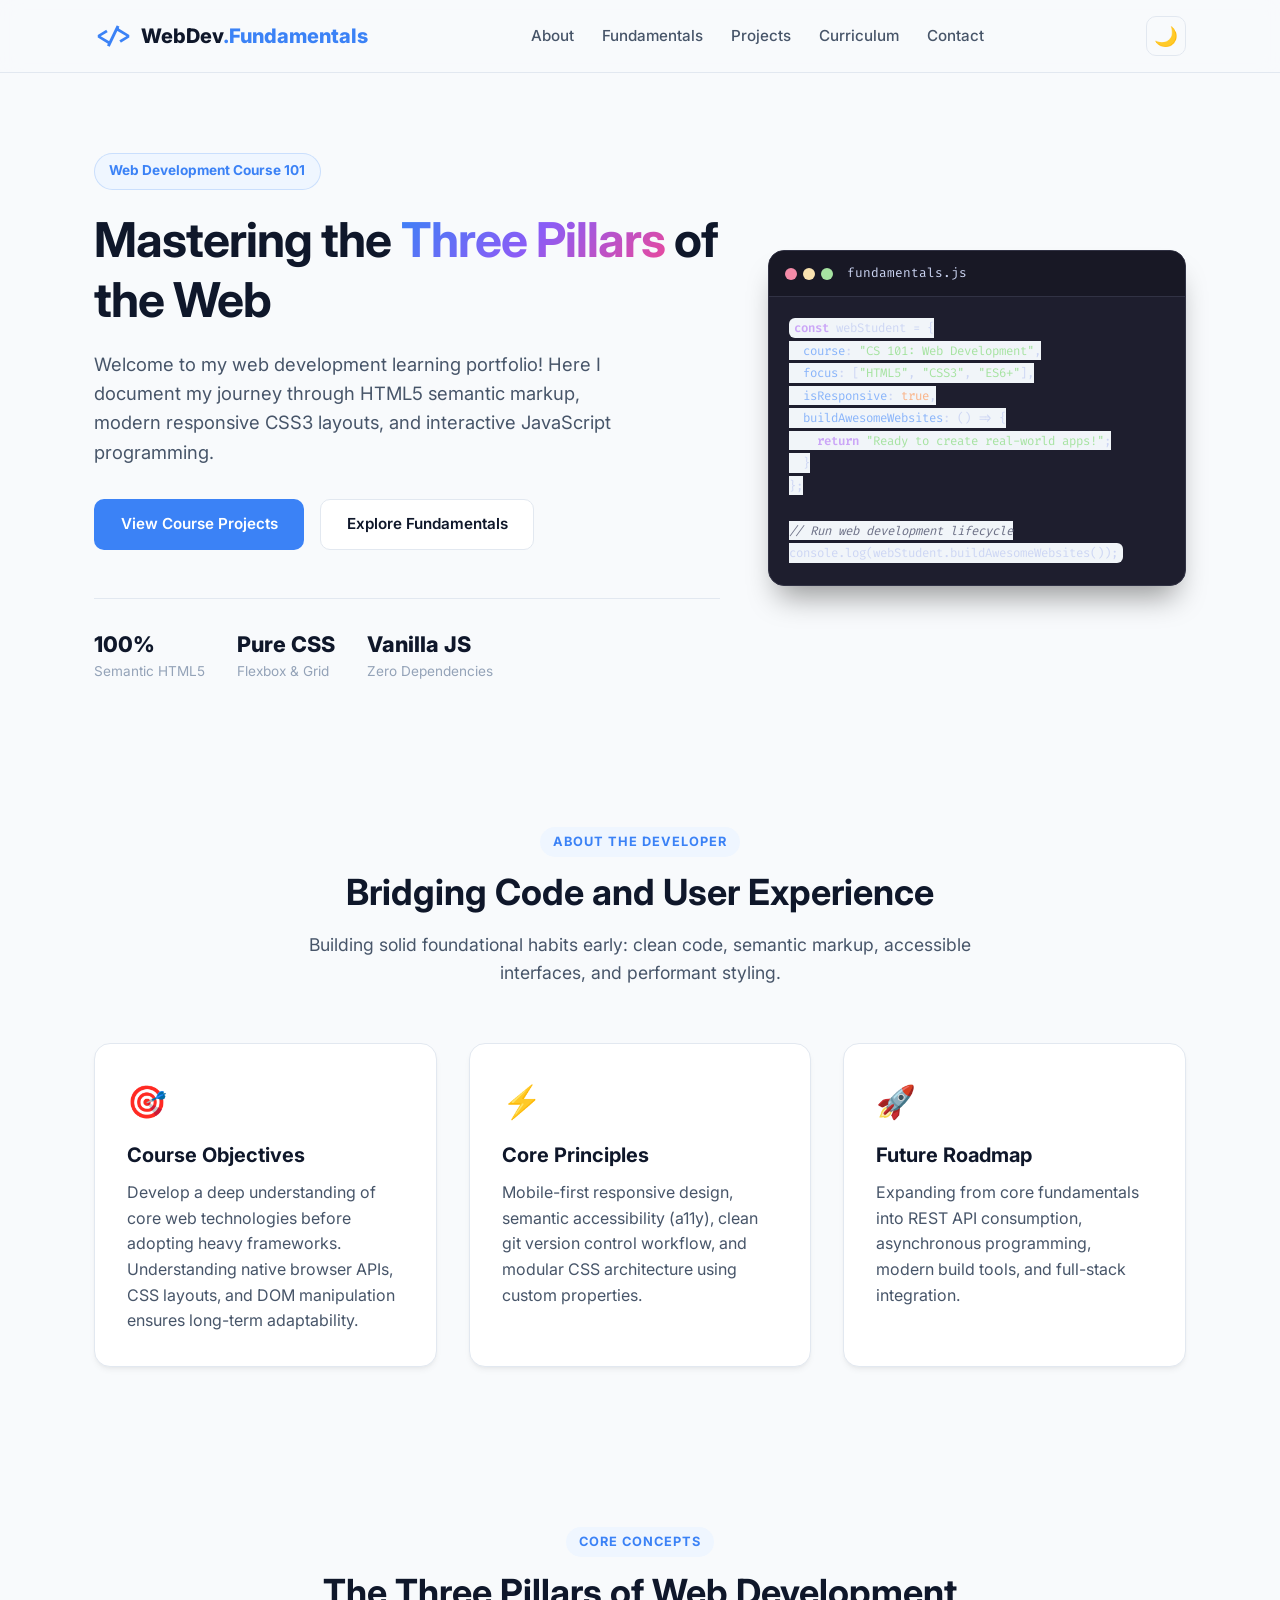
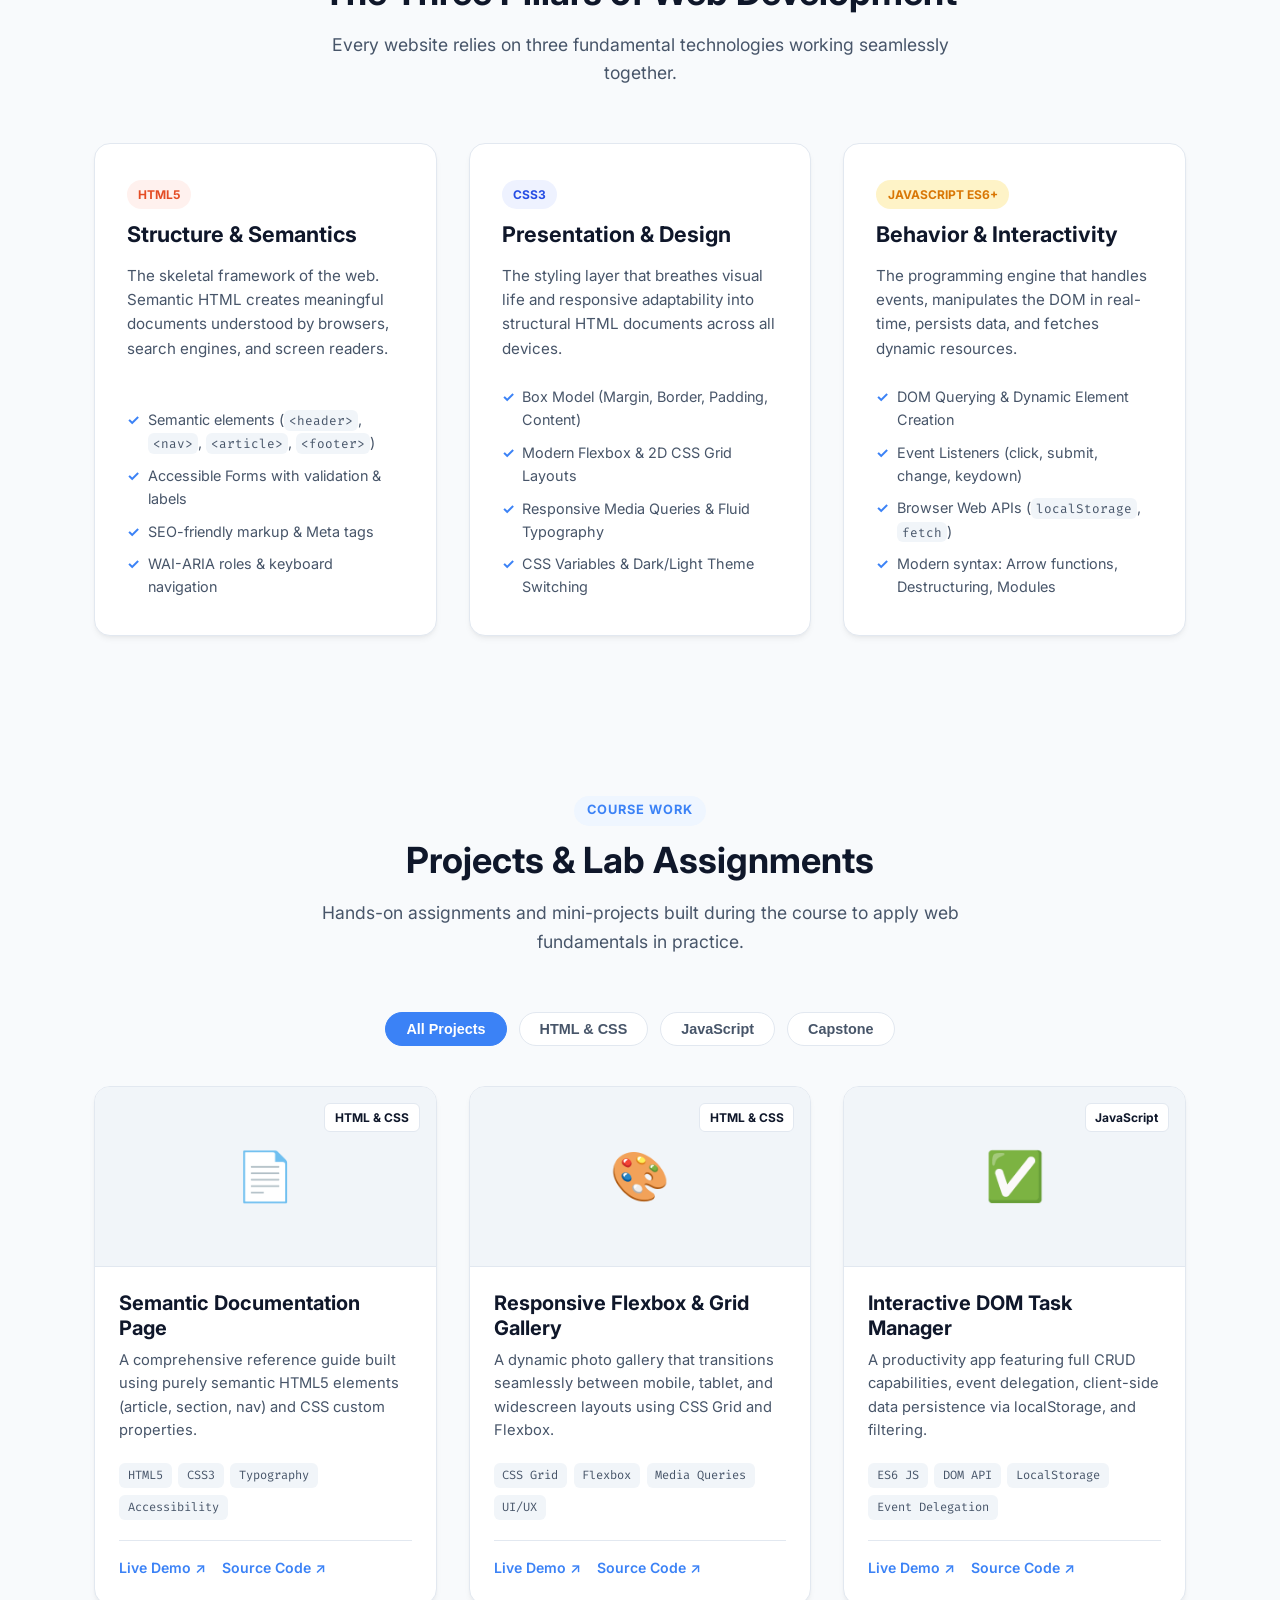
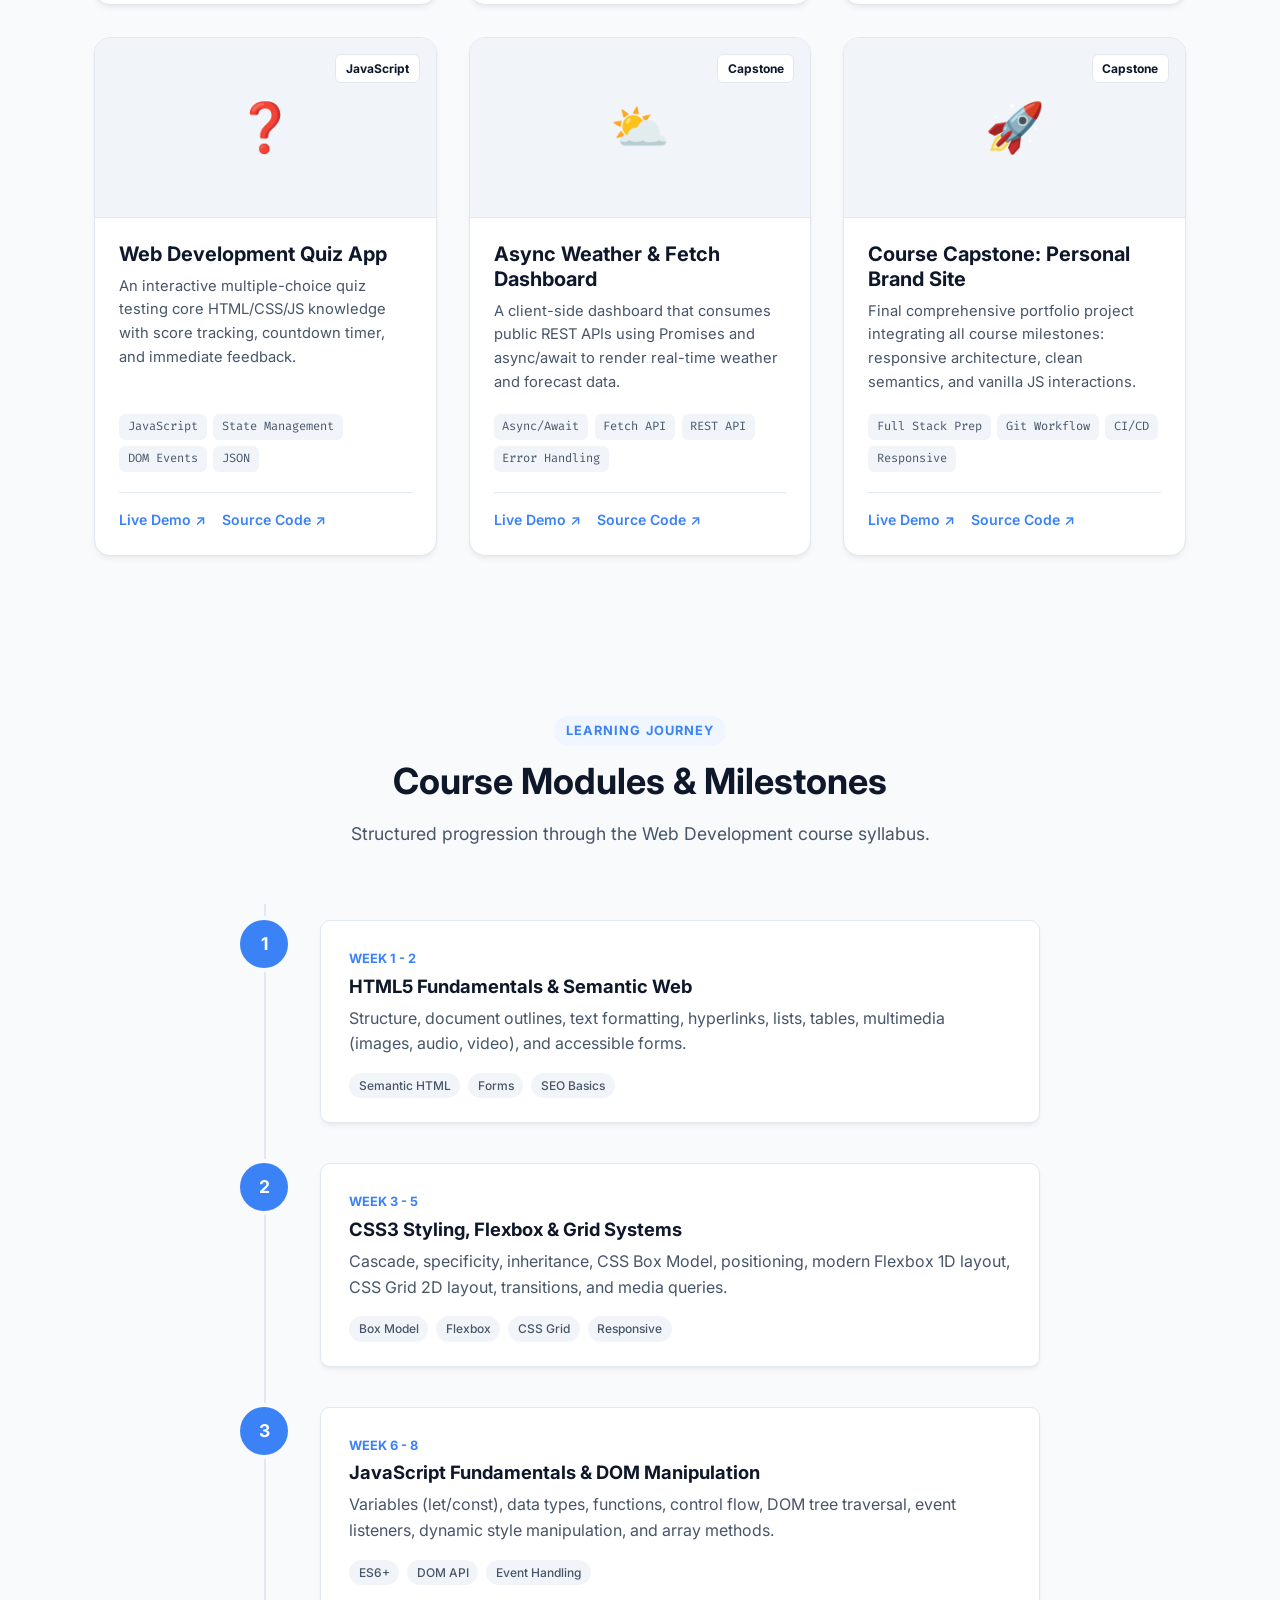
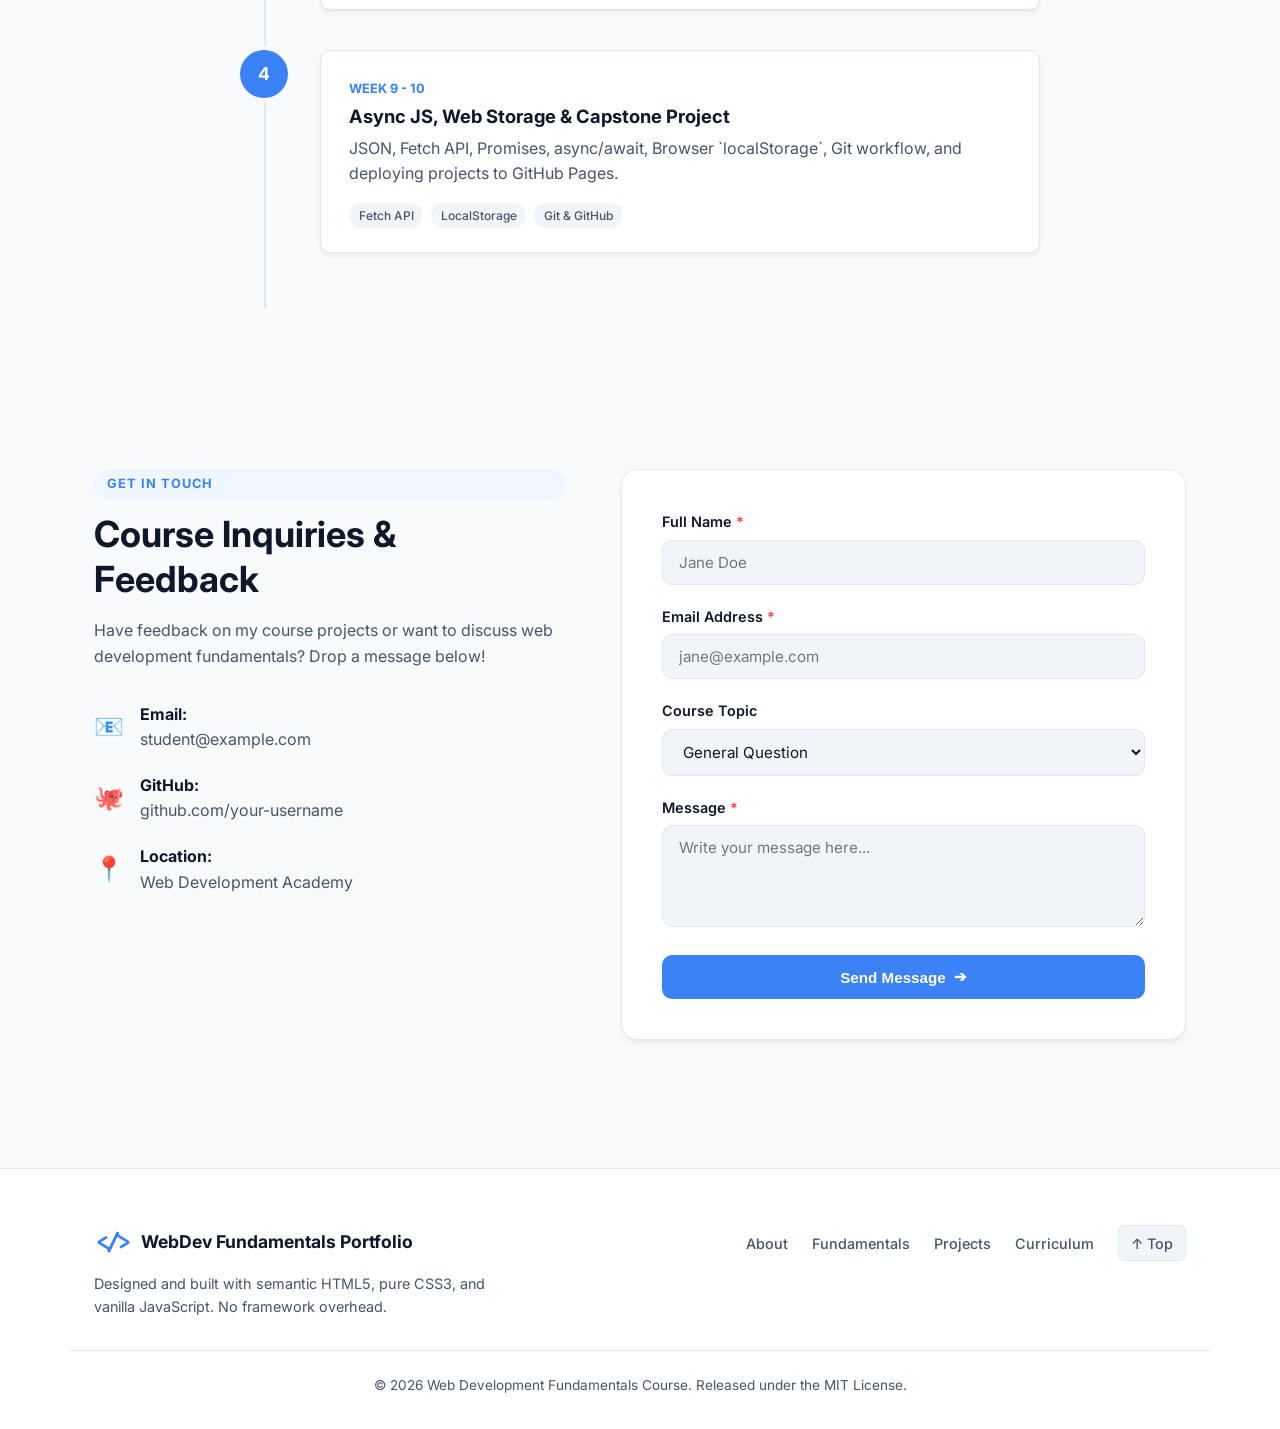
==== index.html @ 3481f15b "Initial commit: Web Development Fundamentals Course Portfolio" ====
<!DOCTYPE html>
<html lang="en" data-theme="light">
<head>
  <meta charset="UTF-8" />
  <meta name="viewport" content="width=device-width, initial-scale=1.0" />
  <meta name="description" content="Personal Portfolio & Web Development Fundamentals Showcase for Web Development Course." />
  <meta name="author" content="Student Developer" />
  <title>DevPortfolio | Web Development Fundamentals</title>

  <!-- Favicon -->
  <link rel="icon" type="image/svg+xml" href="assets/favicon.svg" />

  <!-- Google Fonts for Modern Typography -->
  <link rel="preconnect" href="https://fonts.googleapis.com" />
  <link rel="preconnect" href="https://fonts.gstatic.com" crossorigin />
  <link href="https://fonts.googleapis.com/css2?family=Fira+Code:wght@400;500;600&family=Inter:wght@300;400;500;600;700;800&display=swap" rel="stylesheet" />

  <!-- Stylesheet -->
  <link rel="stylesheet" href="css/style.css" />
</head>
<body>
  <!-- ==================== HEADER & NAVIGATION ==================== -->
  <header class="site-header" id="top">
    <div class="container nav-container">
      <a href="#top" class="logo" aria-label="DevPortfolio Home">
        <span class="logo-symbol">&lt;/&gt;</span>
        <span class="logo-text">WebDev<span class="accent">.Fundamentals</span></span>
      </a>

      <!-- Desktop & Mobile Navigation Menu -->
      <nav class="nav-menu" id="nav-menu" aria-label="Primary Navigation">
        <ul class="nav-list">
          <li><a href="#about" class="nav-link">About</a></li>
          <li><a href="#fundamentals" class="nav-link">Fundamentals</a></li>
          <li><a href="#projects" class="nav-link">Projects</a></li>
          <li><a href="#curriculum" class="nav-link">Curriculum</a></li>
          <li><a href="#contact" class="nav-link">Contact</a></li>
        </ul>
      </nav>

      <!-- Theme Switcher & Mobile Menu Button -->
      <div class="header-actions">
        <button id="theme-toggle" class="icon-btn" aria-label="Toggle dark/light theme" title="Toggle theme">
          <span class="theme-icon" id="theme-icon">🌙</span>
        </button>
        <button id="nav-toggle" class="hamburger-btn" aria-label="Toggle navigation menu" aria-expanded="false" aria-controls="nav-menu">
          <span class="bar"></span>
          <span class="bar"></span>
          <span class="bar"></span>
        </button>
      </div>
    </div>
  </header>

  <main>
    <!-- ==================== HERO SECTION ==================== -->
    <section class="hero-section" id="hero">
      <div class="container hero-grid">
        <div class="hero-content">
          <div class="badge hero-badge">Web Development Course 101</div>
          <h1 class="hero-title">
            Mastering the <span class="gradient-text">Three Pillars</span> of the Web
          </h1>
          <p class="hero-subtitle">
            Welcome to my web development learning portfolio! Here I document my journey through HTML5 semantic markup, modern responsive CSS3 layouts, and interactive JavaScript programming.
          </p>
          <div class="hero-cta-group">
            <a href="#projects" class="btn btn-primary">View Course Projects</a>
            <a href="#fundamentals" class="btn btn-secondary">Explore Fundamentals</a>
          </div>
          <div class="hero-stats">
            <div class="stat-card">
              <span class="stat-number">100%</span>
              <span class="stat-label">Semantic HTML5</span>
            </div>
            <div class="stat-card">
              <span class="stat-number">Pure CSS</span>
              <span class="stat-label">Flexbox & Grid</span>
            </div>
            <div class="stat-card">
              <span class="stat-number">Vanilla JS</span>
              <span class="stat-label">Zero Dependencies</span>
            </div>
          </div>
        </div>

        <div class="hero-visual">
          <div class="code-window">
            <div class="window-header">
              <span class="dot dot-red"></span>
              <span class="dot dot-yellow"></span>
              <span class="dot dot-green"></span>
              <span class="window-title">fundamentals.js</span>
            </div>
            <pre class="code-block"><code><span class="token-keyword">const</span> webStudent = {
  <span class="token-prop">course</span>: <span class="token-string">"CS 101: Web Development"</span>,
  <span class="token-prop">focus</span>: [<span class="token-string">"HTML5"</span>, <span class="token-string">"CSS3"</span>, <span class="token-string">"ES6+"</span>],
  <span class="token-prop">isResponsive</span>: <span class="token-boolean">true</span>,
  <span class="token-prop">buildAwesomeWebsites</span>: () => {
    <span class="token-keyword">return</span> <span class="token-string">"Ready to create real-world apps!"</span>;
  }
};

<span class="token-comment">// Run web development lifecycle</span>
console.log(webStudent.buildAwesomeWebsites());</code></pre>
          </div>
        </div>
      </div>
    </section>

    <!-- ==================== ABOUT SECTION ==================== -->
    <section class="section about-section" id="about">
      <div class="container">
        <div class="section-header">
          <span class="section-tag">About The Developer</span>
          <h2 class="section-title">Bridging Code and User Experience</h2>
          <p class="section-description">
            Building solid foundational habits early: clean code, semantic markup, accessible interfaces, and performant styling.
          </p>
        </div>

        <div class="about-grid">
          <div class="about-card">
            <div class="card-icon">🎯</div>
            <h3>Course Objectives</h3>
            <p>
              Develop a deep understanding of core web technologies before adopting heavy frameworks. Understanding native browser APIs, CSS layouts, and DOM manipulation ensures long-term adaptability.
            </p>
          </div>
          <div class="about-card">
            <div class="card-icon">⚡</div>
            <h3>Core Principles</h3>
            <p>
              Mobile-first responsive design, semantic accessibility (a11y), clean git version control workflow, and modular CSS architecture using custom properties.
            </p>
          </div>
          <div class="about-card">
            <div class="card-icon">🚀</div>
            <h3>Future Roadmap</h3>
            <p>
              Expanding from core fundamentals into REST API consumption, asynchronous programming, modern build tools, and full-stack integration.
            </p>
          </div>
        </div>
      </div>
    </section>

    <!-- ==================== FUNDAMENTALS SHOWCASE ==================== -->
    <section class="section fundamentals-section" id="fundamentals">
      <div class="container">
        <div class="section-header">
          <span class="section-tag">Core Concepts</span>
          <h2 class="section-title">The Three Pillars of Web Development</h2>
          <p class="section-description">
            Every website relies on three fundamental technologies working seamlessly together.
          </p>
        </div>

        <div class="fundamentals-grid">
          <!-- Pillar 1: HTML5 -->
          <article class="pillar-card html-card">
            <div class="pillar-header">
              <span class="pillar-badge badge-html">HTML5</span>
              <h3 class="pillar-title">Structure & Semantics</h3>
            </div>
            <p class="pillar-desc">
              The skeletal framework of the web. Semantic HTML creates meaningful documents understood by browsers, search engines, and screen readers.
            </p>
            <ul class="pillar-points">
              <li>Semantic elements (<code>&lt;header&gt;</code>, <code>&lt;nav&gt;</code>, <code>&lt;article&gt;</code>, <code>&lt;footer&gt;</code>)</li>
              <li>Accessible Forms with validation & labels</li>
              <li>SEO-friendly markup & Meta tags</li>
              <li>WAI-ARIA roles & keyboard navigation</li>
            </ul>
          </article>

          <!-- Pillar 2: CSS3 -->
          <article class="pillar-card css-card">
            <div class="pillar-header">
              <span class="pillar-badge badge-css">CSS3</span>
              <h3 class="pillar-title">Presentation & Design</h3>
            </div>
            <p class="pillar-desc">
              The styling layer that breathes visual life and responsive adaptability into structural HTML documents across all devices.
            </p>
            <ul class="pillar-points">
              <li>Box Model (Margin, Border, Padding, Content)</li>
              <li>Modern Flexbox & 2D CSS Grid Layouts</li>
              <li>Responsive Media Queries & Fluid Typography</li>
              <li>CSS Variables & Dark/Light Theme Switching</li>
            </ul>
          </article>

          <!-- Pillar 3: JavaScript -->
          <article class="pillar-card js-card">
            <div class="pillar-header">
              <span class="pillar-badge badge-js">JavaScript ES6+</span>
              <h3 class="pillar-title">Behavior & Interactivity</h3>
            </div>
            <p class="pillar-desc">
              The programming engine that handles events, manipulates the DOM in real-time, persists data, and fetches dynamic resources.
            </p>
            <ul class="pillar-points">
              <li>DOM Querying & Dynamic Element Creation</li>
              <li>Event Listeners (click, submit, change, keydown)</li>
              <li>Browser Web APIs (<code>localStorage</code>, <code>fetch</code>)</li>
              <li>Modern syntax: Arrow functions, Destructuring, Modules</li>
            </ul>
          </article>
        </div>
      </div>
    </section>

    <!-- ==================== PROJECTS SHOWCASE ==================== -->
    <section class="section projects-section" id="projects">
      <div class="container">
        <div class="section-header">
          <span class="section-tag">Course Work</span>
          <h2 class="section-title">Projects & Lab Assignments</h2>
          <p class="section-description">
            Hands-on assignments and mini-projects built during the course to apply web fundamentals in practice.
          </p>
        </div>

        <!-- Filter Buttons -->
        <div class="project-filters" role="tablist" aria-label="Filter course projects">
          <button class="filter-btn active" data-filter="all" role="tab" aria-selected="true">All Projects</button>
          <button class="filter-btn" data-filter="html-css" role="tab" aria-selected="false">HTML & CSS</button>
          <button class="filter-btn" data-filter="javascript" role="tab" aria-selected="false">JavaScript</button>
          <button class="filter-btn" data-filter="capstone" role="tab" aria-selected="false">Capstone</button>
        </div>

        <!-- Dynamic Projects Container -->
        <div class="projects-grid" id="projects-grid">
          <!-- Populated dynamically via JS with fallback cards in case JS is disabled -->
          <noscript>
            <article class="project-card">
              <div class="project-content">
                <span class="project-category">HTML & CSS</span>
                <h3 class="project-title">Responsive Landing Page</h3>
                <p class="project-desc">A mobile-first landing page utilizing Flexbox, CSS Grid, and semantic tags.</p>
              </div>
            </article>
          </noscript>
        </div>
      </div>
    </section>

    <!-- ==================== COURSE CURRICULUM & TIMELINE ==================== -->
    <section class="section curriculum-section" id="curriculum">
      <div class="container">
        <div class="section-header">
          <span class="section-tag">Learning Journey</span>
          <h2 class="section-title">Course Modules & Milestones</h2>
          <p class="section-description">
            Structured progression through the Web Development course syllabus.
          </p>
        </div>

        <div class="timeline">
          <!-- Module 1 -->
          <div class="timeline-item">
            <div class="timeline-marker">1</div>
            <div class="timeline-content">
              <span class="timeline-time">Week 1 - 2</span>
              <h3 class="timeline-title">HTML5 Fundamentals & Semantic Web</h3>
              <p>Structure, document outlines, text formatting, hyperlinks, lists, tables, multimedia (images, audio, video), and accessible forms.</p>
              <div class="timeline-tags">
                <span class="tag">Semantic HTML</span>
                <span class="tag">Forms</span>
                <span class="tag">SEO Basics</span>
              </div>
            </div>
          </div>

          <!-- Module 2 -->
          <div class="timeline-item">
            <div class="timeline-marker">2</div>
            <div class="timeline-content">
              <span class="timeline-time">Week 3 - 5</span>
              <h3 class="timeline-title">CSS3 Styling, Flexbox & Grid Systems</h3>
              <p>Cascade, specificity, inheritance, CSS Box Model, positioning, modern Flexbox 1D layout, CSS Grid 2D layout, transitions, and media queries.</p>
              <div class="timeline-tags">
                <span class="tag">Box Model</span>
                <span class="tag">Flexbox</span>
                <span class="tag">CSS Grid</span>
                <span class="tag">Responsive</span>
              </div>
            </div>
          </div>

          <!-- Module 3 -->
          <div class="timeline-item">
            <div class="timeline-marker">3</div>
            <div class="timeline-content">
              <span class="timeline-time">Week 6 - 8</span>
              <h3 class="timeline-title">JavaScript Fundamentals & DOM Manipulation</h3>
              <p>Variables (let/const), data types, functions, control flow, DOM tree traversal, event listeners, dynamic style manipulation, and array methods.</p>
              <div class="timeline-tags">
                <span class="tag">ES6+</span>
                <span class="tag">DOM API</span>
                <span class="tag">Event Handling</span>
              </div>
            </div>
          </div>

          <!-- Module 4 -->
          <div class="timeline-item">
            <div class="timeline-marker">4</div>
            <div class="timeline-content">
              <span class="timeline-time">Week 9 - 10</span>
              <h3 class="timeline-title">Async JS, Web Storage & Capstone Project</h3>
              <p>JSON, Fetch API, Promises, async/await, Browser `localStorage`, Git workflow, and deploying projects to GitHub Pages.</p>
              <div class="timeline-tags">
                <span class="tag">Fetch API</span>
                <span class="tag">LocalStorage</span>
                <span class="tag">Git & GitHub</span>
              </div>
            </div>
          </div>
        </div>
      </div>
    </section>

    <!-- ==================== CONTACT / FEEDBACK FORM ==================== -->
    <section class="section contact-section" id="contact">
      <div class="container contact-container">
        <div class="contact-info">
          <span class="section-tag">Get In Touch</span>
          <h2 class="section-title">Course Inquiries & Feedback</h2>
          <p>
            Have feedback on my course projects or want to discuss web development fundamentals? Drop a message below!
          </p>
          <div class="contact-methods">
            <div class="contact-item">
              <span class="contact-icon">📧</span>
              <div>
                <strong>Email:</strong>
                <p>student@example.com</p>
              </div>
            </div>
            <div class="contact-item">
              <span class="contact-icon">🐙</span>
              <div>
                <strong>GitHub:</strong>
                <p>github.com/your-username</p>
              </div>
            </div>
            <div class="contact-item">
              <span class="contact-icon">📍</span>
              <div>
                <strong>Location:</strong>
                <p>Web Development Academy</p>
              </div>
            </div>
          </div>
        </div>

        <div class="contact-form-wrapper">
          <form id="contact-form" class="contact-form" novalidate>
            <div class="form-group">
              <label for="name">Full Name <span class="required">*</span></label>
              <input type="text" id="name" name="name" placeholder="Jane Doe" required />
              <span class="error-msg" id="name-error">Please enter your name.</span>
            </div>

            <div class="form-group">
              <label for="email">Email Address <span class="required">*</span></label>
              <input type="email" id="email" name="email" placeholder="jane@example.com" required />
              <span class="error-msg" id="email-error">Please enter a valid email address.</span>
            </div>

            <div class="form-group">
              <label for="subject">Course Topic</label>
              <select id="subject" name="subject">
                <option value="general">General Question</option>
                <option value="html">HTML5 Semantic Structure</option>
                <option value="css">CSS3 Layouts / Flexbox / Grid</option>
                <option value="js">JavaScript / DOM Interactivity</option>
                <option value="project-review">Assignment Review</option>
              </select>
            </div>

            <div class="form-group">
              <label for="message">Message <span class="required">*</span></label>
              <textarea id="message" name="message" rows="4" placeholder="Write your message here..." required></textarea>
              <span class="error-msg" id="message-error">Please provide a message (minimum 10 characters).</span>
            </div>

            <button type="submit" class="btn btn-primary submit-btn">
              <span>Send Message</span>
              <span class="btn-icon">➔</span>
            </button>

            <!-- Live Form Feedback Banner -->
            <div id="form-alert" class="form-alert hidden" role="alert"></div>
          </form>
        </div>
      </div>
    </section>
  </main>

  <!-- ==================== FOOTER ==================== -->
  <footer class="site-footer">
    <div class="container footer-content">
      <div class="footer-left">
        <a href="#top" class="footer-logo">
          <span class="logo-symbol">&lt;/&gt;</span>
          <span>WebDev Fundamentals Portfolio</span>
        </a>
        <p class="footer-copy">
          Designed and built with semantic HTML5, pure CSS3, and vanilla JavaScript. No framework overhead.
        </p>
      </div>
      <div class="footer-links">
        <a href="#about">About</a>
        <a href="#fundamentals">Fundamentals</a>
        <a href="#projects">Projects</a>
        <a href="#curriculum">Curriculum</a>
        <a href="#top" class="back-to-top" aria-label="Back to top">↑ Top</a>
      </div>
    </div>
    <div class="container footer-bottom">
      <p>&copy; 2026 Web Development Fundamentals Course. Released under the MIT License.</p>
    </div>
  </footer>

  <!-- Scripts -->
  <script src="js/app.js"></script>
</body>
</html>
---- css/style.css ----
/* ==========================================================================
   Web Development Fundamentals Portfolio - Master Stylesheet
   Demonstrating: CSS Variables, Reset, Flexbox, CSS Grid, Responsive Design, 
   Dark/Light Themes, Transitions, and Modern UI Components.
   ========================================================================== */

/* --------------------------------------------------------------------------
   1. CSS RESET & GLOBAL BOX-SIZING
   -------------------------------------------------------------------------- */
*,
*::before,
*::after {
  box-sizing: border-box;
  margin: 0;
  padding: 0;
}

html {
  scroll-behavior: smooth;
  font-size: 16px;
}

/* --------------------------------------------------------------------------
   2. DESIGN TOKENS (CSS VARIABLES)
   -------------------------------------------------------------------------- */
:root {
  /* Fonts */
  --font-sans: 'Inter', -apple-system, BlinkMacSystemFont, 'Segoe UI', Roboto, Oxygen, Ubuntu, Cantarell, sans-serif;
  --font-mono: 'Fira Code', Consolas, Monaco, 'Courier New', monospace;

  /* Color Palette - Light Theme (Default) */
  --bg-primary: #f8fafc;
  --bg-secondary: #ffffff;
  --bg-tertiary: #f1f5f9;
  --text-primary: #0f172a;
  --text-secondary: #475569;
  --text-muted: #94a3b8;
  
  --primary: #3b82f6;
  --primary-hover: #2563eb;
  --primary-light: #eff6ff;
  
  --accent-html: #e44d26;
  --accent-html-bg: #fff1ee;
  --accent-css: #264de4;
  --accent-css-bg: #eef2ff;
  --accent-js: #d97706;
  --accent-js-bg: #fef3c7;
  
  --border-color: #e2e8f0;
  --border-focus: #3b82f6;
  --card-shadow: 0 4px 6px -1px rgba(0, 0, 0, 0.05), 0 2px 4px -2px rgba(0, 0, 0, 0.05);
  --card-shadow-hover: 0 10px 15px -3px rgba(0, 0, 0, 0.1), 0 4px 6px -4px rgba(0, 0, 0, 0.05);
  --nav-backdrop: rgba(248, 250, 252, 0.85);

  --success-color: #10b981;
  --error-color: #ef4444;

  /* Layout spacing */
  --container-max: 1140px;
  --radius-sm: 6px;
  --radius-md: 10px;
  --radius-lg: 16px;
  --transition: all 0.25s cubic-bezier(0.4, 0, 0.2, 1);
}

/* Dark Theme Overrides */
[data-theme="dark"] {
  --bg-primary: #0b0f19;
  --bg-secondary: #131b2e;
  --bg-tertiary: #1e293b;
  --text-primary: #f8fafc;
  --text-secondary: #cbd5e1;
  --text-muted: #64748b;
  
  --primary: #60a5fa;
  --primary-hover: #3b82f6;
  --primary-light: #1e293b;

  --accent-html-bg: rgba(228, 77, 38, 0.15);
  --accent-css-bg: rgba(38, 77, 228, 0.15);
  --accent-js-bg: rgba(217, 119, 6, 0.15);

  --border-color: #243048;
  --border-focus: #60a5fa;
  --card-shadow: 0 4px 6px -1px rgba(0, 0, 0, 0.3), 0 2px 4px -2px rgba(0, 0, 0, 0.3);
  --card-shadow-hover: 0 12px 20px -3px rgba(0, 0, 0, 0.5), 0 4px 6px -4px rgba(0, 0, 0, 0.4);
  --nav-backdrop: rgba(11, 15, 25, 0.85);
}

/* --------------------------------------------------------------------------
   3. BASE & TYPOGRAPHY
   -------------------------------------------------------------------------- */
body {
  font-family: var(--font-sans);
  background-color: var(--bg-primary);
  color: var(--text-primary);
  line-height: 1.6;
  transition: background-color 0.3s ease, color 0.3s ease;
  overflow-x: hidden;
}

h1, h2, h3, h4 {
  color: var(--text-primary);
  font-weight: 700;
  line-height: 1.25;
}

p {
  color: var(--text-secondary);
}

a {
  color: var(--primary);
  text-decoration: none;
  transition: var(--transition);
}

a:hover {
  text-decoration: none;
  color: var(--primary-hover);
}

code {
  font-family: var(--font-mono);
  background-color: var(--bg-tertiary);
  padding: 0.15em 0.4em;
  border-radius: var(--radius-sm);
  font-size: 0.88em;
}

.container {
  width: 100%;
  max-width: var(--container-max);
  margin-left: auto;
  margin-right: auto;
  padding-left: 1.5rem;
  padding-right: 1.5rem;
}

.section {
  padding: 5rem 0;
}

.section-header {
  text-align: center;
  max-width: 680px;
  margin: 0 auto 3.5rem auto;
}

.section-tag {
  display: inline-block;
  font-size: 0.8rem;
  font-weight: 700;
  text-transform: uppercase;
  letter-spacing: 0.08em;
  color: var(--primary);
  background-color: var(--primary-light);
  padding: 0.3rem 0.8rem;
  border-radius: 9999px;
  margin-bottom: 0.8rem;
}

.section-title {
  font-size: 2.25rem;
  margin-bottom: 1rem;
}

.section-description {
  font-size: 1.1rem;
  color: var(--text-secondary);
}

/* --------------------------------------------------------------------------
   4. BUTTONS & UI BADGES
   -------------------------------------------------------------------------- */
.btn {
  display: inline-flex;
  align-items: center;
  justify-content: center;
  gap: 0.5rem;
  padding: 0.75rem 1.6rem;
  font-size: 0.95rem;
  font-weight: 600;
  border-radius: var(--radius-md);
  border: 1.5px solid transparent;
  cursor: pointer;
  transition: var(--transition);
}

.btn-primary {
  background-color: var(--primary);
  color: #ffffff !important;
}

.btn-primary:hover {
  background-color: var(--primary-hover);
  transform: translateY(-2px);
  box-shadow: 0 4px 12px rgba(59, 130, 246, 0.3);
}

.btn-secondary {
  background-color: var(--bg-secondary);
  color: var(--text-primary);
  border-color: var(--border-color);
}

.btn-secondary:hover {
  background-color: var(--bg-tertiary);
  border-color: var(--text-muted);
  transform: translateY(-2px);
}

.icon-btn {
  background: transparent;
  border: 1px solid var(--border-color);
  border-radius: var(--radius-md);
  width: 40px;
  height: 40px;
  display: flex;
  align-items: center;
  justify-content: center;
  cursor: pointer;
  font-size: 1.2rem;
  transition: var(--transition);
  color: var(--text-primary);
}

.icon-btn:hover {
  background-color: var(--bg-tertiary);
  border-color: var(--primary);
}

/* --------------------------------------------------------------------------
   5. SITE HEADER & NAVIGATION (FLEXBOX)
   -------------------------------------------------------------------------- */
.site-header {
  position: sticky;
  top: 0;
  z-index: 1000;
  background-color: var(--nav-backdrop);
  backdrop-filter: blur(10px);
  -webkit-backdrop-filter: blur(10px);
  border-bottom: 1px solid var(--border-color);
  transition: var(--transition);
}

.nav-container {
  display: flex;
  align-items: center;
  justify-content: space-between;
  height: 4.5rem;
}

.logo {
  display: flex;
  align-items: center;
  gap: 0.5rem;
  font-weight: 800;
  font-size: 1.25rem;
  color: var(--text-primary);
}

.logo-symbol {
  font-family: var(--font-mono);
  color: var(--primary);
  font-size: 1.35rem;
}

.accent {
  color: var(--primary);
}

.nav-list {
  display: flex;
  align-items: center;
  list-style: none;
  gap: 1.75rem;
}

.nav-link {
  color: var(--text-secondary);
  font-weight: 500;
  font-size: 0.95rem;
  position: relative;
  padding: 0.25rem 0;
}

.nav-link:hover,
.nav-link.active {
  color: var(--primary);
}

.nav-link::after {
  content: '';
  position: absolute;
  bottom: 0;
  left: 0;
  width: 0;
  height: 2px;
  background-color: var(--primary);
  transition: var(--transition);
}

.nav-link:hover::after,
.nav-link.active::after {
  width: 100%;
}

.header-actions {
  display: flex;
  align-items: center;
  gap: 0.75rem;
}

.hamburger-btn {
  display: none;
  flex-direction: column;
  justify-content: space-between;
  width: 28px;
  height: 20px;
  background: transparent;
  border: none;
  cursor: pointer;
  padding: 0;
}

.hamburger-btn .bar {
  width: 100%;
  height: 2.5px;
  background-color: var(--text-primary);
  border-radius: 4px;
  transition: var(--transition);
}

/* --------------------------------------------------------------------------
   6. HERO SECTION
   -------------------------------------------------------------------------- */
.hero-section {
  padding: 5rem 0 4rem 0;
}

.hero-grid {
  display: grid;
  grid-template-columns: 1.2fr 0.8fr;
  gap: 3rem;
  align-items: center;
}

.hero-badge {
  display: inline-block;
  background: var(--primary-light);
  color: var(--primary);
  padding: 0.4rem 0.9rem;
  border-radius: 9999px;
  font-size: 0.85rem;
  font-weight: 700;
  margin-bottom: 1.25rem;
  border: 1px solid rgba(59, 130, 246, 0.2);
}

.hero-title {
  font-size: 3rem;
  letter-spacing: -0.02em;
  margin-bottom: 1.25rem;
}

.gradient-text {
  background: linear-gradient(135deg, #3b82f6 0%, #8b5cf6 50%, #ec4899 100%);
  -webkit-background-clip: text;
  -webkit-text-fill-color: transparent;
}

.hero-subtitle {
  font-size: 1.15rem;
  margin-bottom: 2rem;
  max-width: 540px;
}

.hero-cta-group {
  display: flex;
  gap: 1rem;
  margin-bottom: 3rem;
  flex-wrap: wrap;
}

.hero-stats {
  display: flex;
  gap: 2rem;
  border-top: 1px solid var(--border-color);
  padding-top: 1.75rem;
}

.stat-card {
  display: flex;
  flex-direction: column;
}

.stat-number {
  font-size: 1.35rem;
  font-weight: 800;
  color: var(--text-primary);
}

.stat-label {
  font-size: 0.85rem;
  color: var(--text-muted);
}

/* Code Preview Window */
.code-window {
  background: #1e1e2e;
  border-radius: var(--radius-lg);
  box-shadow: 0 20px 30px -10px rgba(0, 0, 0, 0.4);
  border: 1px solid #313244;
  overflow: hidden;
  font-family: var(--font-mono);
}

.window-header {
  display: flex;
  align-items: center;
  padding: 0.75rem 1rem;
  background: #181825;
  border-bottom: 1px solid #313244;
}

.dot {
  width: 12px;
  height: 12px;
  border-radius: 50%;
  margin-right: 6px;
}

.dot-red { background: #f38ba8; }
.dot-yellow { background: #f9e2af; }
.dot-green { background: #a6e3a1; }

.window-title {
  color: #cdd6f4;
  font-size: 0.8rem;
  margin-left: 0.5rem;
}

.code-block {
  padding: 1.25rem;
  font-size: 0.88rem;
  line-height: 1.6;
  color: #cdd6f4;
  overflow-x: auto;
}

.token-keyword { color: #cba6f7; font-weight: 600; }
.token-prop { color: #89b4fa; }
.token-string { color: #a6e3a1; }
.token-boolean { color: #fab387; }
.token-comment { color: #6c7086; font-style: italic; }

/* --------------------------------------------------------------------------
   7. ABOUT SECTION (GRID)
   -------------------------------------------------------------------------- */
.about-grid {
  display: grid;
  grid-template-columns: repeat(3, 1fr);
  gap: 2rem;
}

.about-card {
  background-color: var(--bg-secondary);
  border: 1px solid var(--border-color);
  padding: 2rem;
  border-radius: var(--radius-lg);
  box-shadow: var(--card-shadow);
  transition: var(--transition);
}

.about-card:hover {
  transform: translateY(-4px);
  box-shadow: var(--card-shadow-hover);
  border-color: var(--primary);
}

.card-icon {
  font-size: 2rem;
  margin-bottom: 1rem;
}

.about-card h3 {
  font-size: 1.25rem;
  margin-bottom: 0.75rem;
}

/* --------------------------------------------------------------------------
   8. FUNDAMENTALS PILLARS SECTION
   -------------------------------------------------------------------------- */
.fundamentals-grid {
  display: grid;
  grid-template-columns: repeat(3, 1fr);
  gap: 2rem;
}

.pillar-card {
  background-color: var(--bg-secondary);
  border: 1px solid var(--border-color);
  border-radius: var(--radius-lg);
  padding: 2.25rem 2rem;
  box-shadow: var(--card-shadow);
  transition: var(--transition);
  position: relative;
  display: flex;
  flex-direction: column;
}

.pillar-card:hover {
  transform: translateY(-6px);
  box-shadow: var(--card-shadow-hover);
}

.pillar-header {
  margin-bottom: 1rem;
}

.pillar-badge {
  display: inline-block;
  font-size: 0.75rem;
  font-weight: 700;
  text-transform: uppercase;
  padding: 0.3rem 0.7rem;
  border-radius: 9999px;
  margin-bottom: 0.75rem;
}

.badge-html {
  background-color: var(--accent-html-bg);
  color: var(--accent-html);
}

.badge-css {
  background-color: var(--accent-css-bg);
  color: var(--accent-css);
}

.badge-js {
  background-color: var(--accent-js-bg);
  color: var(--accent-js);
}

.pillar-title {
  font-size: 1.35rem;
}

.pillar-desc {
  font-size: 0.95rem;
  margin-bottom: 1.5rem;
}

.pillar-points {
  list-style: none;
  margin-top: auto;
  display: flex;
  flex-direction: column;
  gap: 0.6rem;
}

.pillar-points li {
  font-size: 0.9rem;
  color: var(--text-secondary);
  position: relative;
  padding-left: 1.3rem;
}

.pillar-points li::before {
  content: '✓';
  position: absolute;
  left: 0;
  color: var(--primary);
  font-weight: bold;
}

/* --------------------------------------------------------------------------
   9. PROJECTS SECTION & FILTERING
   -------------------------------------------------------------------------- */
.project-filters {
  display: flex;
  justify-content: center;
  gap: 0.75rem;
  margin-bottom: 2.5rem;
  flex-wrap: wrap;
}

.filter-btn {
  background-color: var(--bg-secondary);
  color: var(--text-secondary);
  border: 1px solid var(--border-color);
  padding: 0.5rem 1.25rem;
  border-radius: 9999px;
  font-size: 0.9rem;
  font-weight: 600;
  cursor: pointer;
  transition: var(--transition);
}

.filter-btn:hover {
  color: var(--primary);
  border-color: var(--primary);
}

.filter-btn.active {
  background-color: var(--primary);
  color: #ffffff;
  border-color: var(--primary);
}

.projects-grid {
  display: grid;
  grid-template-columns: repeat(auto-fill, minmax(320px, 1fr));
  gap: 2rem;
}

.project-card {
  background-color: var(--bg-secondary);
  border: 1px solid var(--border-color);
  border-radius: var(--radius-lg);
  overflow: hidden;
  box-shadow: var(--card-shadow);
  display: flex;
  flex-direction: column;
  transition: var(--transition);
}

.project-card:hover {
  transform: translateY(-5px);
  box-shadow: var(--card-shadow-hover);
  border-color: var(--primary);
}

.project-thumbnail {
  height: 180px;
  display: flex;
  align-items: center;
  justify-content: center;
  font-size: 3rem;
  background: var(--bg-tertiary);
  border-bottom: 1px solid var(--border-color);
  position: relative;
}

.project-category-tag {
  position: absolute;
  top: 1rem;
  right: 1rem;
  background-color: var(--bg-secondary);
  color: var(--text-primary);
  font-size: 0.75rem;
  font-weight: 700;
  padding: 0.25rem 0.6rem;
  border-radius: var(--radius-sm);
  border: 1px solid var(--border-color);
}

.project-content {
  padding: 1.5rem;
  display: flex;
  flex-direction: column;
  flex-grow: 1;
}

.project-title {
  font-size: 1.25rem;
  margin-bottom: 0.5rem;
}

.project-desc {
  font-size: 0.92rem;
  color: var(--text-secondary);
  margin-bottom: 1.25rem;
  flex-grow: 1;
}

.project-tech {
  display: flex;
  flex-wrap: wrap;
  gap: 0.4rem;
  margin-bottom: 1.25rem;
}

.tech-pill {
  font-size: 0.75rem;
  background-color: var(--bg-tertiary);
  color: var(--text-secondary);
  padding: 0.2rem 0.55rem;
  border-radius: var(--radius-sm);
  font-family: var(--font-mono);
}

.project-links {
  display: flex;
  gap: 1rem;
  border-top: 1px solid var(--border-color);
  padding-top: 1rem;
}

.project-links a {
  font-size: 0.88rem;
  font-weight: 600;
}

/* --------------------------------------------------------------------------
   10. CURRICULUM TIMELINE
   -------------------------------------------------------------------------- */
.timeline {
  position: relative;
  max-width: 800px;
  margin: 0 auto;
  padding: 1rem 0;
}

.timeline::before {
  content: '';
  position: absolute;
  top: 0;
  bottom: 0;
  left: 24px;
  width: 2px;
  background-color: var(--border-color);
}

.timeline-item {
  position: relative;
  display: flex;
  gap: 2rem;
  margin-bottom: 2.5rem;
}

.timeline-marker {
  width: 48px;
  height: 48px;
  border-radius: 50%;
  background-color: var(--primary);
  color: #ffffff;
  display: flex;
  align-items: center;
  justify-content: center;
  font-weight: 700;
  font-size: 1.1rem;
  z-index: 1;
  flex-shrink: 0;
  box-shadow: 0 0 0 4px var(--bg-primary);
}

.timeline-content {
  background-color: var(--bg-secondary);
  border: 1px solid var(--border-color);
  border-radius: var(--radius-md);
  padding: 1.5rem 1.75rem;
  box-shadow: var(--card-shadow);
  flex-grow: 1;
}

.timeline-time {
  font-size: 0.8rem;
  font-weight: 700;
  color: var(--primary);
  text-transform: uppercase;
}

.timeline-title {
  font-size: 1.15rem;
  margin: 0.25rem 0 0.5rem 0;
}

.timeline-tags {
  display: flex;
  flex-wrap: wrap;
  gap: 0.5rem;
  margin-top: 1rem;
}

.tag {
  font-size: 0.75rem;
  background-color: var(--bg-tertiary);
  color: var(--text-secondary);
  padding: 0.2rem 0.6rem;
  border-radius: 9999px;
  font-weight: 500;
}

/* --------------------------------------------------------------------------
   11. CONTACT SECTION & FORMS
   -------------------------------------------------------------------------- */
.contact-container {
  display: grid;
  grid-template-columns: 1fr 1.2fr;
  gap: 3.5rem;
  align-items: start;
}

.contact-info {
  display: flex;
  flex-direction: column;
}

.contact-methods {
  margin-top: 2rem;
  display: flex;
  flex-direction: column;
  gap: 1.25rem;
}

.contact-item {
  display: flex;
  align-items: center;
  gap: 1rem;
}

.contact-icon {
  font-size: 1.5rem;
}

.contact-form-wrapper {
  background-color: var(--bg-secondary);
  border: 1px solid var(--border-color);
  border-radius: var(--radius-lg);
  padding: 2.5rem;
  box-shadow: var(--card-shadow);
}

.contact-form {
  display: flex;
  flex-direction: column;
  gap: 1.25rem;
}

.form-group {
  display: flex;
  flex-direction: column;
  gap: 0.4rem;
}

.form-group label {
  font-size: 0.9rem;
  font-weight: 600;
  color: var(--text-primary);
}

.required {
  color: var(--error-color);
}

.form-group input,
.form-group select,
.form-group textarea {
  width: 100%;
  padding: 0.75rem 1rem;
  border: 1.5px solid var(--border-color);
  border-radius: var(--radius-md);
  background-color: var(--bg-tertiary);
  color: var(--text-primary);
  font-family: inherit;
  font-size: 0.95rem;
  transition: var(--transition);
}

.form-group input:focus,
.form-group select:focus,
.form-group textarea:focus {
  outline: none;
  border-color: var(--border-focus);
  background-color: var(--bg-secondary);
  box-shadow: 0 0 0 3px rgba(59, 130, 246, 0.15);
}

.error-msg {
  font-size: 0.8rem;
  color: var(--error-color);
  display: none;
}

.form-group.has-error input,
.form-group.has-error textarea {
  border-color: var(--error-color);
}

.form-group.has-error .error-msg {
  display: block;
}

.submit-btn {
  width: 100%;
  margin-top: 0.5rem;
}

.form-alert {
  padding: 0.9rem 1.25rem;
  border-radius: var(--radius-md);
  font-size: 0.92rem;
  font-weight: 500;
  margin-top: 1rem;
  display: flex;
  align-items: center;
  transition: var(--transition);
}

.form-alert.success {
  background-color: rgba(16, 185, 129, 0.15);
  color: #059669;
  border: 1px solid #10b981;
}

.form-alert.hidden {
  display: none;
}

/* --------------------------------------------------------------------------
   12. FOOTER
   -------------------------------------------------------------------------- */
.site-footer {
  background-color: var(--bg-secondary);
  border-top: 1px solid var(--border-color);
  padding: 3.5rem 0 2rem 0;
  margin-top: 3rem;
}

.footer-content {
  display: flex;
  justify-content: space-between;
  align-items: flex-start;
  gap: 2rem;
  margin-bottom: 2rem;
}

.footer-logo {
  display: flex;
  align-items: center;
  gap: 0.5rem;
  font-weight: 700;
  color: var(--text-primary);
  font-size: 1.1rem;
  margin-bottom: 0.75rem;
}

.footer-copy {
  max-width: 420px;
  font-size: 0.9rem;
}

.footer-links {
  display: flex;
  gap: 1.5rem;
  align-items: center;
  flex-wrap: wrap;
}

.footer-links a {
  color: var(--text-secondary);
  font-size: 0.9rem;
  font-weight: 500;
}

.footer-links a:hover {
  color: var(--primary);
}

.back-to-top {
  background-color: var(--bg-tertiary);
  padding: 0.35rem 0.75rem;
  border-radius: var(--radius-sm);
  border: 1px solid var(--border-color);
}

.footer-bottom {
  border-top: 1px solid var(--border-color);
  padding-top: 1.5rem;
  text-align: center;
  font-size: 0.85rem;
  color: var(--text-muted);
}

/* --------------------------------------------------------------------------
   13. RESPONSIVE MEDIA QUERIES
   -------------------------------------------------------------------------- */
@media (max-width: 992px) {
  .hero-grid {
    grid-template-columns: 1fr;
    gap: 2.5rem;
  }

  .fundamentals-grid,
  .about-grid {
    grid-template-columns: 1fr 1fr;
  }

  .contact-container {
    grid-template-columns: 1fr;
    gap: 2.5rem;
  }
}

@media (max-width: 768px) {
  .hamburger-btn {
    display: flex;
  }

  .nav-menu {
    position: fixed;
    top: 4.5rem;
    left: 0;
    width: 100%;
    background-color: var(--bg-secondary);
    border-bottom: 1px solid var(--border-color);
    padding: 1.5rem;
    transform: translateY(-120%);
    transition: transform 0.3s ease-in-out;
    box-shadow: 0 10px 15px -3px rgba(0, 0, 0, 0.1);
  }

  .nav-menu.is-open {
    transform: translateY(0);
  }

  .nav-list {
    flex-direction: column;
    align-items: flex-start;
    gap: 1.25rem;
  }

  .fundamentals-grid,
  .about-grid {
    grid-template-columns: 1fr;
  }

  .hero-title {
    font-size: 2.35rem;
  }

  .footer-content {
    flex-direction: column;
  }

  /* Hamburger transform when open */
  .hamburger-btn.is-active .bar:nth-child(1) {
    transform: translateY(8px) rotate(45deg);
  }
  .hamburger-btn.is-active .bar:nth-child(2) {
    opacity: 0;
  }
  .hamburger-btn.is-active .bar:nth-child(3) {
    transform: translateY(-8px) rotate(-45deg);
  }
}
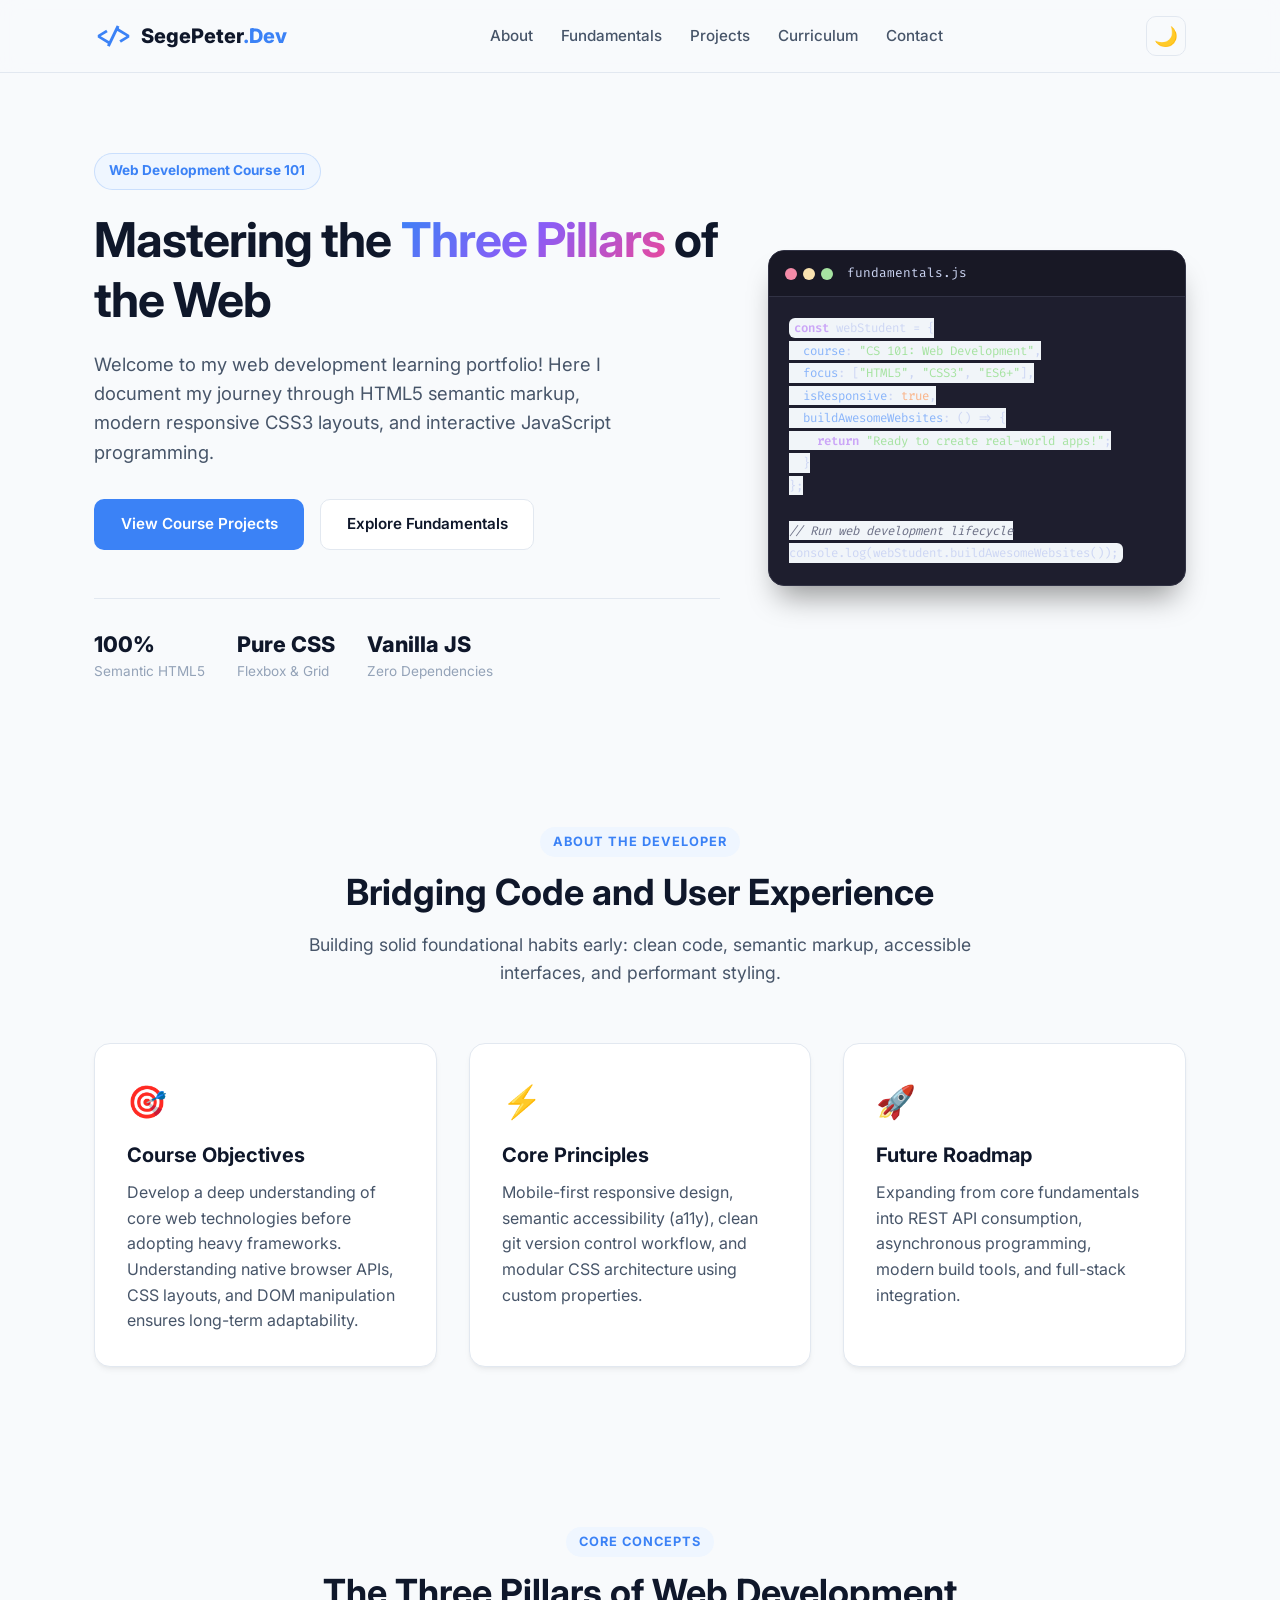
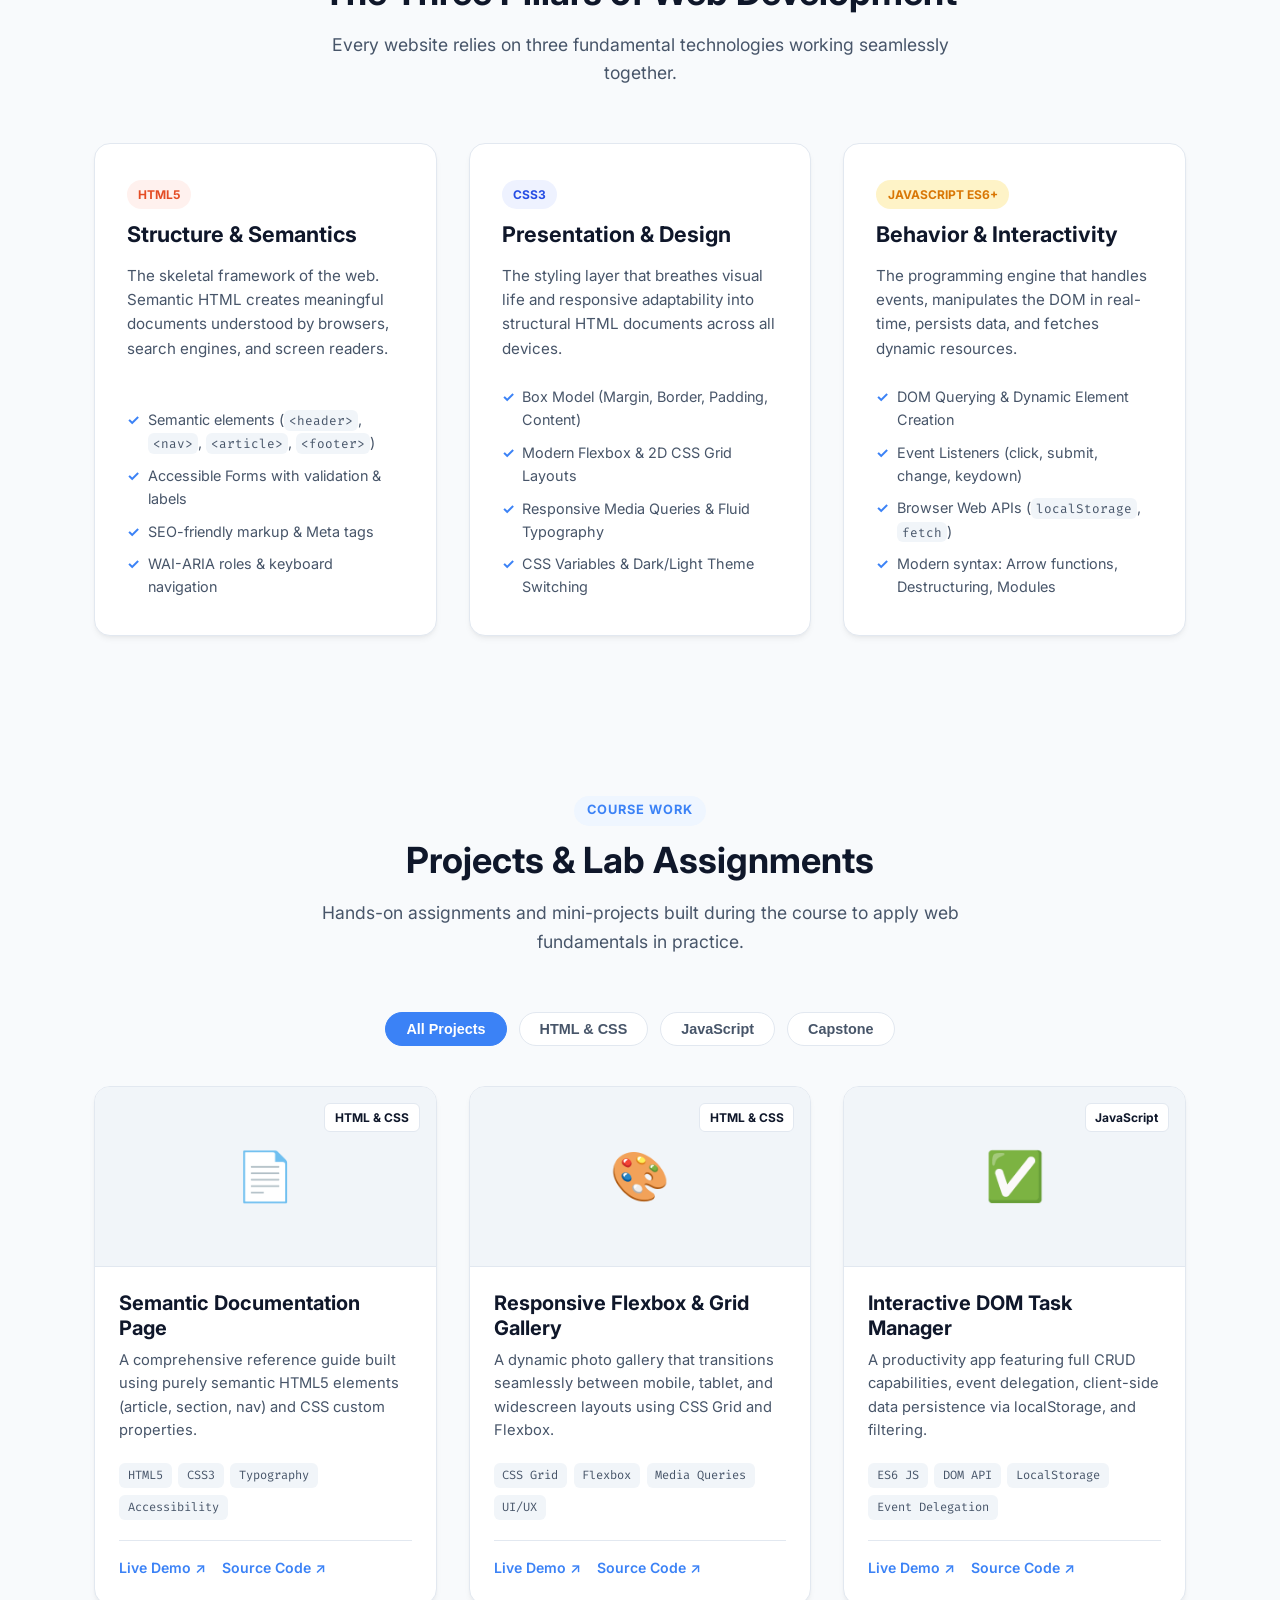
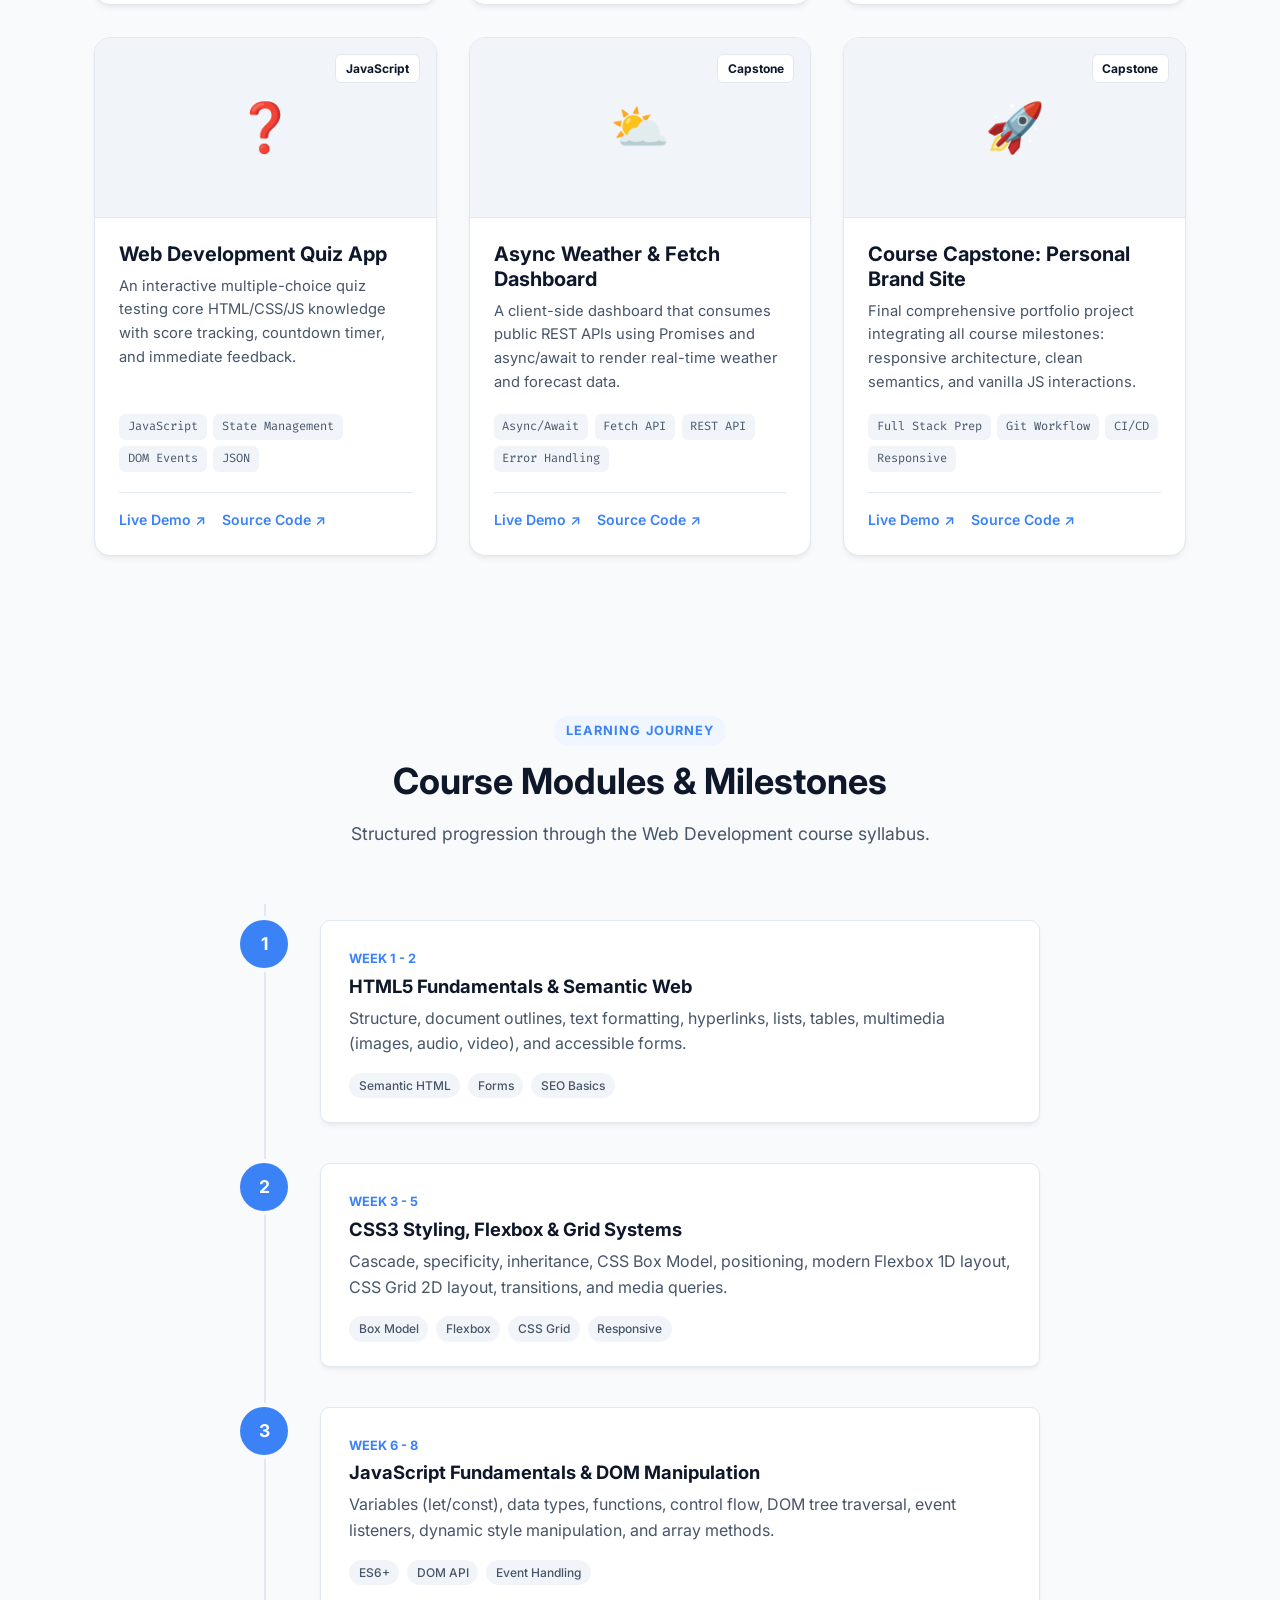
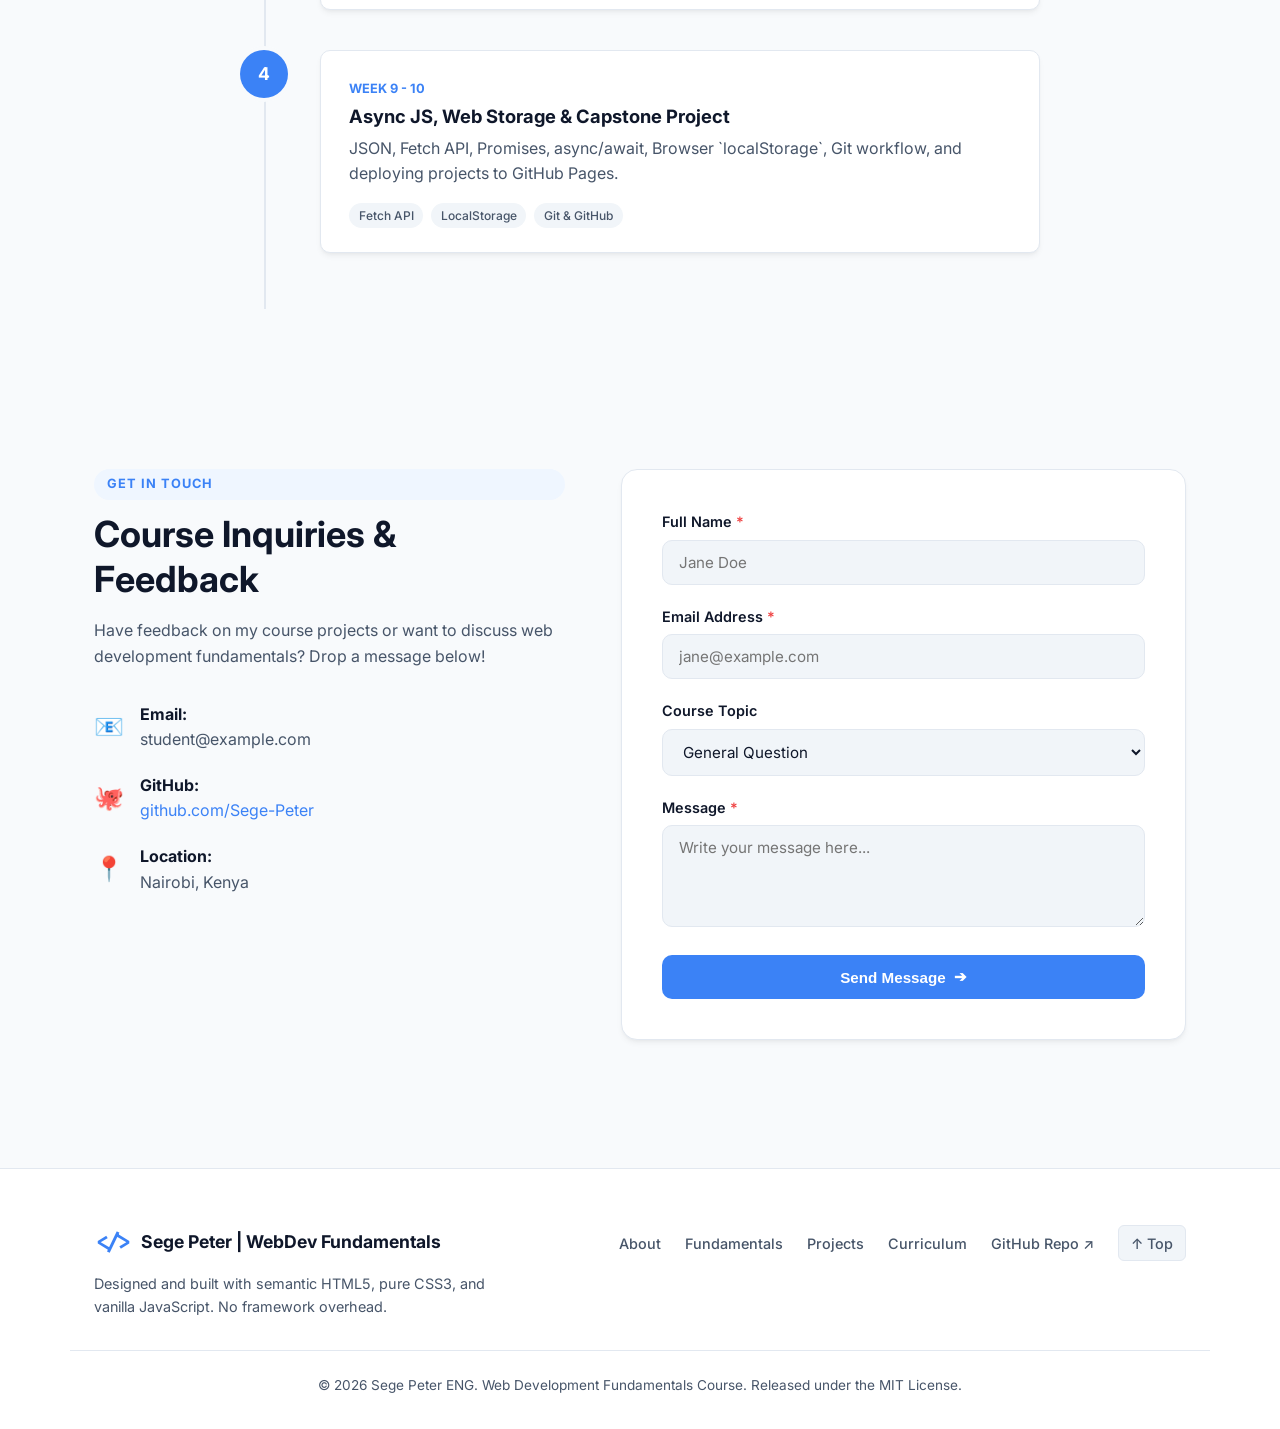
==== commit 62dd29cd: "chore: personalize portfolio and documentation for Sege-Peter" ====
--- a/index.html
+++ b/index.html
@@ -3,9 +3,9 @@
 <head>
   <meta charset="UTF-8" />
   <meta name="viewport" content="width=device-width, initial-scale=1.0" />
-  <meta name="description" content="Personal Portfolio & Web Development Fundamentals Showcase for Web Development Course." />
-  <meta name="author" content="Student Developer" />
-  <title>DevPortfolio | Web Development Fundamentals</title>
+  <meta name="description" content="Personal Portfolio & Web Development Fundamentals Showcase for Web Development Course by Sege Peter." />
+  <meta name="author" content="Sege Peter ENG" />
+  <title>Sege Peter | Web Development Fundamentals Portfolio</title>
 
   <!-- Favicon -->
   <link rel="icon" type="image/svg+xml" href="assets/favicon.svg" />
@@ -24,7 +24,7 @@
     <div class="container nav-container">
       <a href="#top" class="logo" aria-label="DevPortfolio Home">
         <span class="logo-symbol">&lt;/&gt;</span>
-        <span class="logo-text">WebDev<span class="accent">.Fundamentals</span></span>
+        <span class="logo-text">SegePeter<span class="accent">.Dev</span></span>
       </a>
 
       <!-- Desktop & Mobile Navigation Menu -->
@@ -343,14 +343,14 @@
               <span class="contact-icon">🐙</span>
               <div>
                 <strong>GitHub:</strong>
-                <p>github.com/your-username</p>
+                <p><a href="https://github.com/Sege-Peter" target="_blank" rel="noopener noreferrer">github.com/Sege-Peter</a></p>
               </div>
             </div>
             <div class="contact-item">
               <span class="contact-icon">📍</span>
               <div>
                 <strong>Location:</strong>
-                <p>Web Development Academy</p>
+                <p>Nairobi, Kenya</p>
               </div>
             </div>
           </div>
@@ -406,7 +406,7 @@
       <div class="footer-left">
         <a href="#top" class="footer-logo">
           <span class="logo-symbol">&lt;/&gt;</span>
-          <span>WebDev Fundamentals Portfolio</span>
+          <span>Sege Peter | WebDev Fundamentals</span>
         </a>
         <p class="footer-copy">
           Designed and built with semantic HTML5, pure CSS3, and vanilla JavaScript. No framework overhead.
@@ -417,11 +417,12 @@
         <a href="#fundamentals">Fundamentals</a>
         <a href="#projects">Projects</a>
         <a href="#curriculum">Curriculum</a>
+        <a href="https://github.com/Sege-Peter/web-dev-fundamentals-portfolio" target="_blank" rel="noopener noreferrer">GitHub Repo ↗</a>
         <a href="#top" class="back-to-top" aria-label="Back to top">↑ Top</a>
       </div>
     </div>
     <div class="container footer-bottom">
-      <p>&copy; 2026 Web Development Fundamentals Course. Released under the MIT License.</p>
+      <p>&copy; 2026 Sege Peter ENG. Web Development Fundamentals Course. Released under the MIT License.</p>
     </div>
   </footer>
 
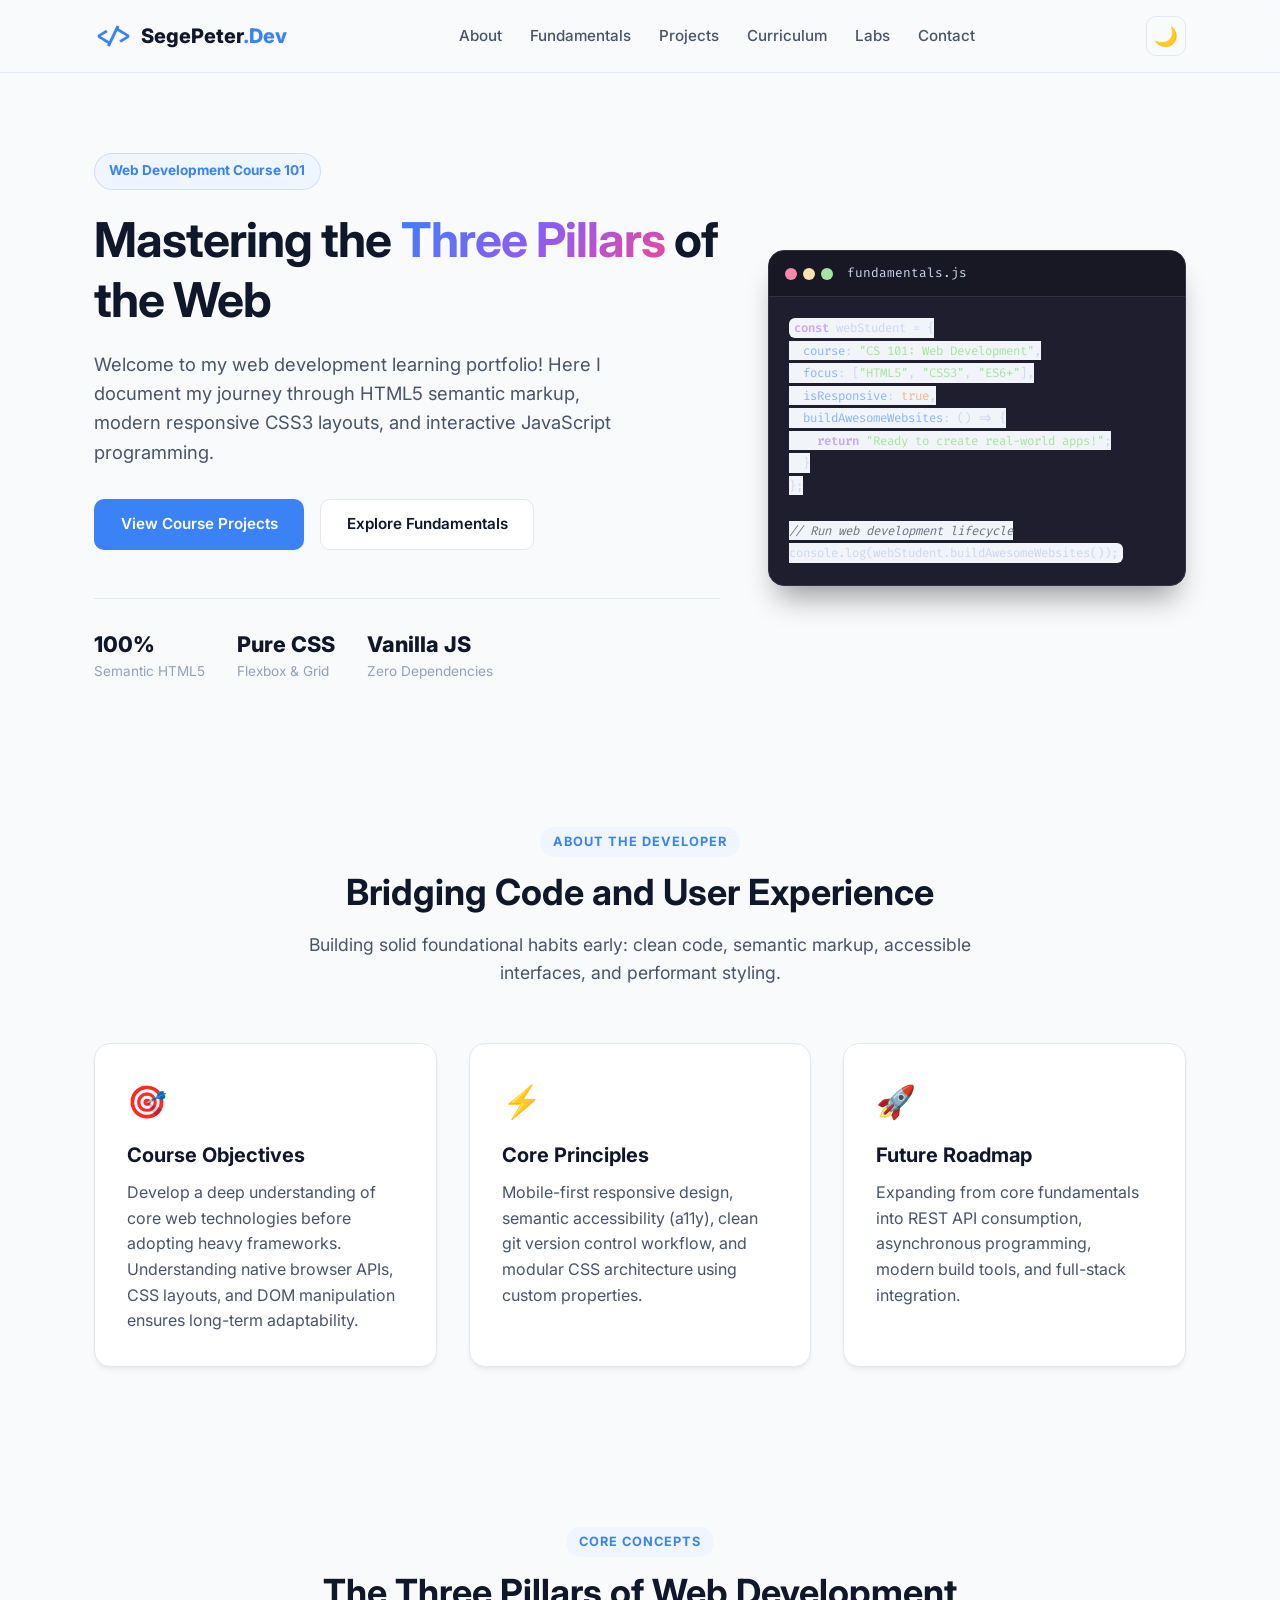
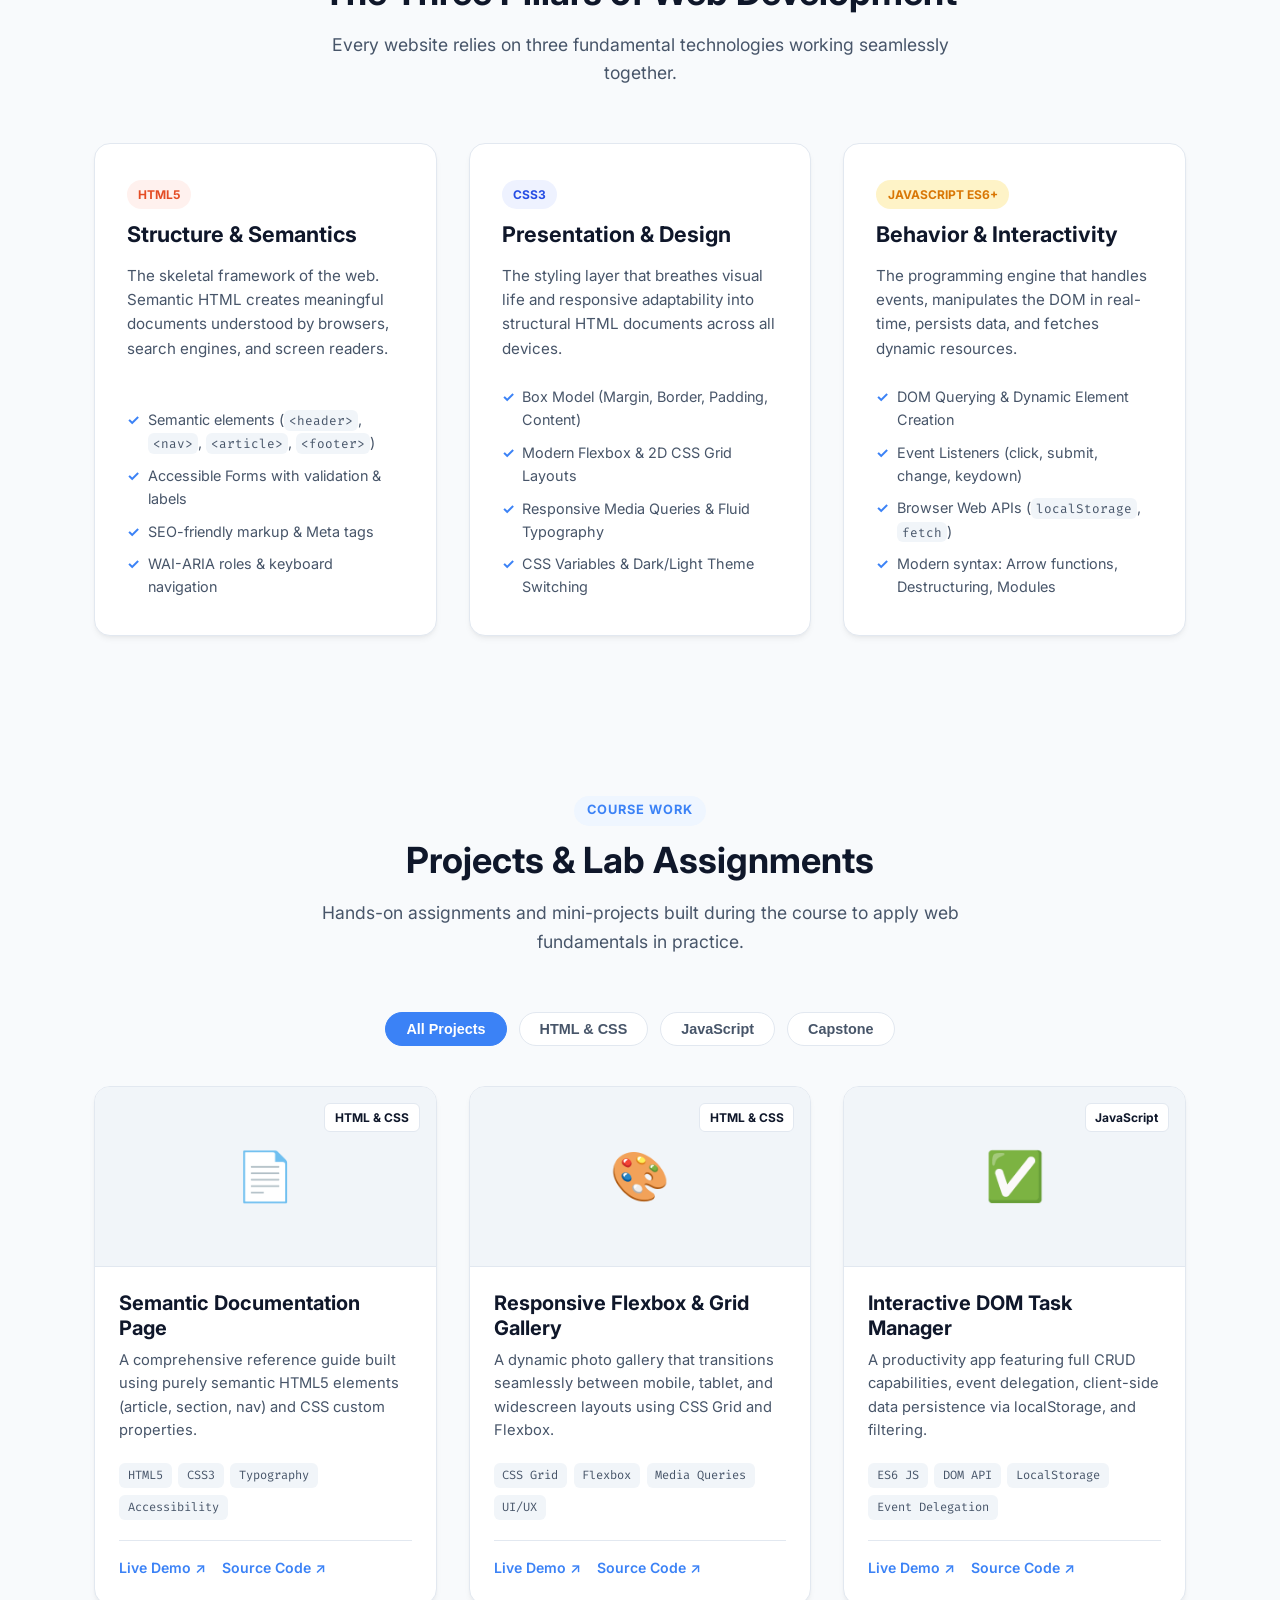
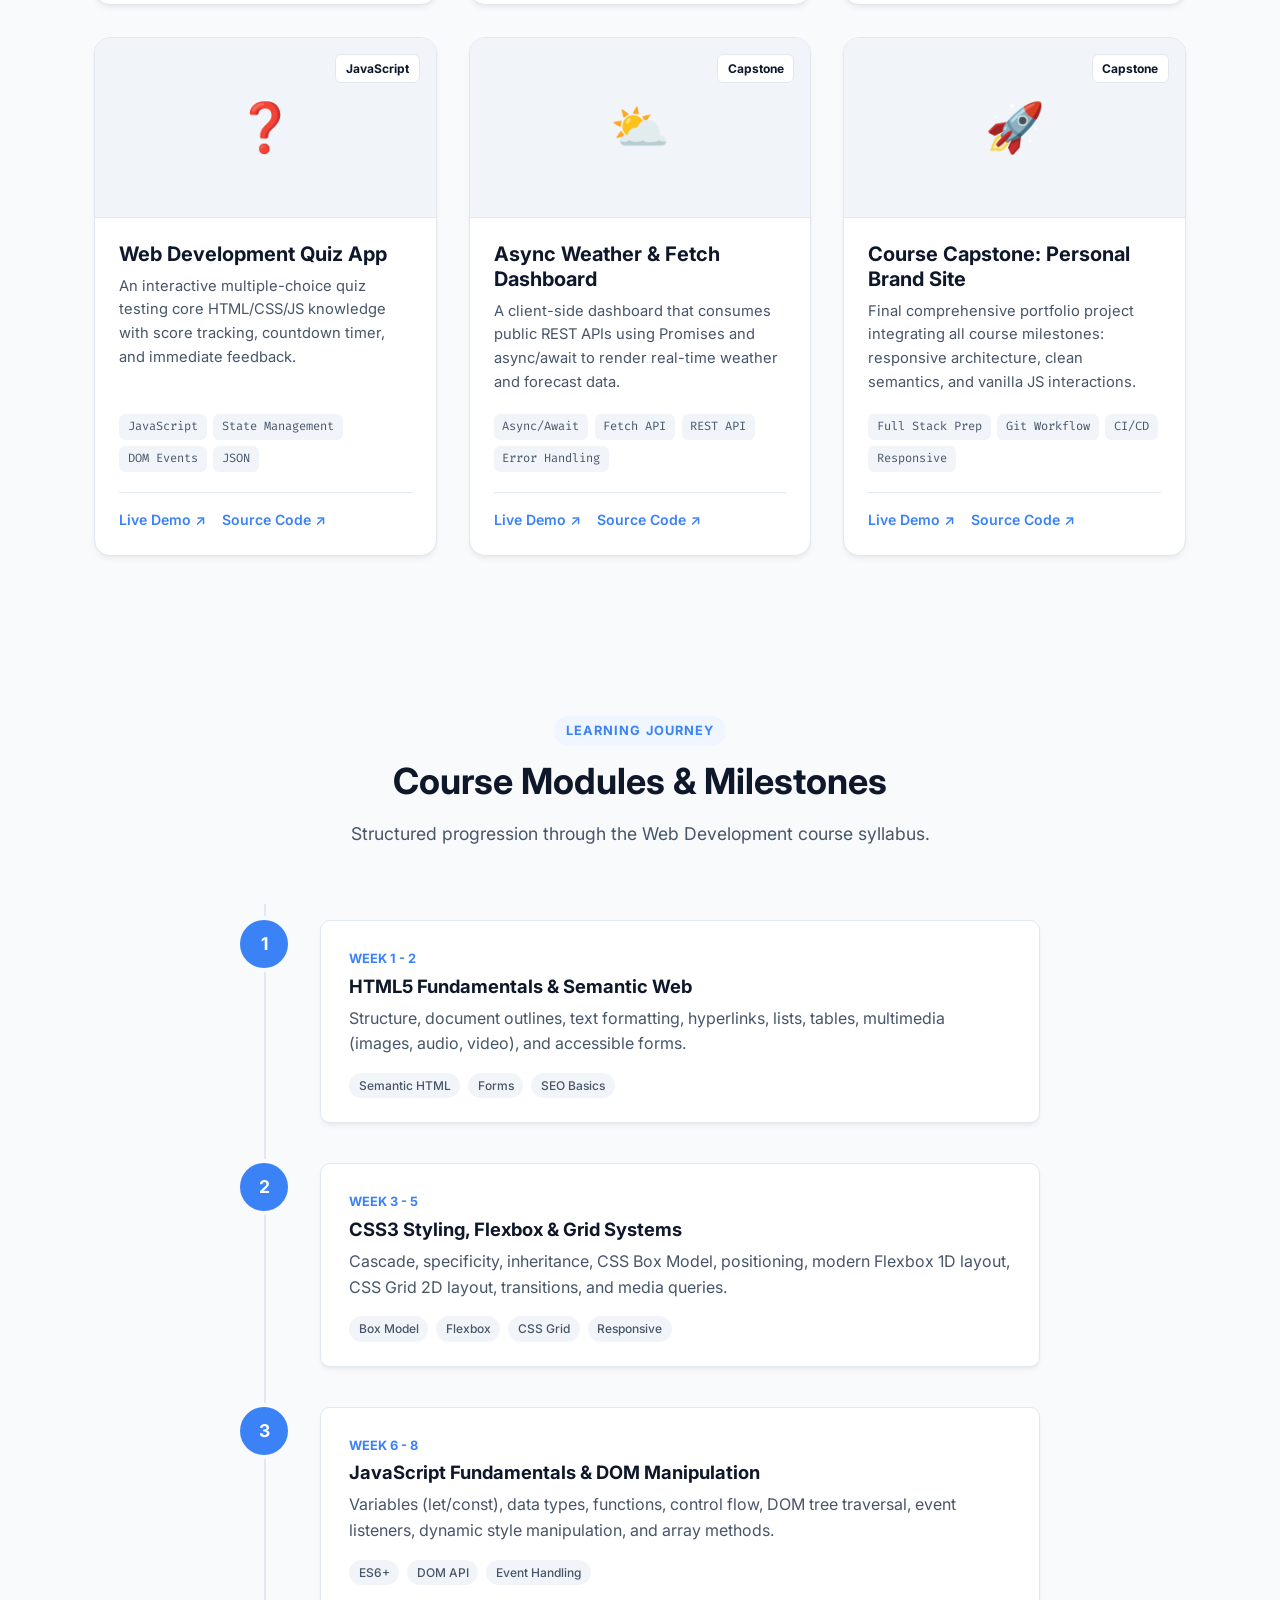
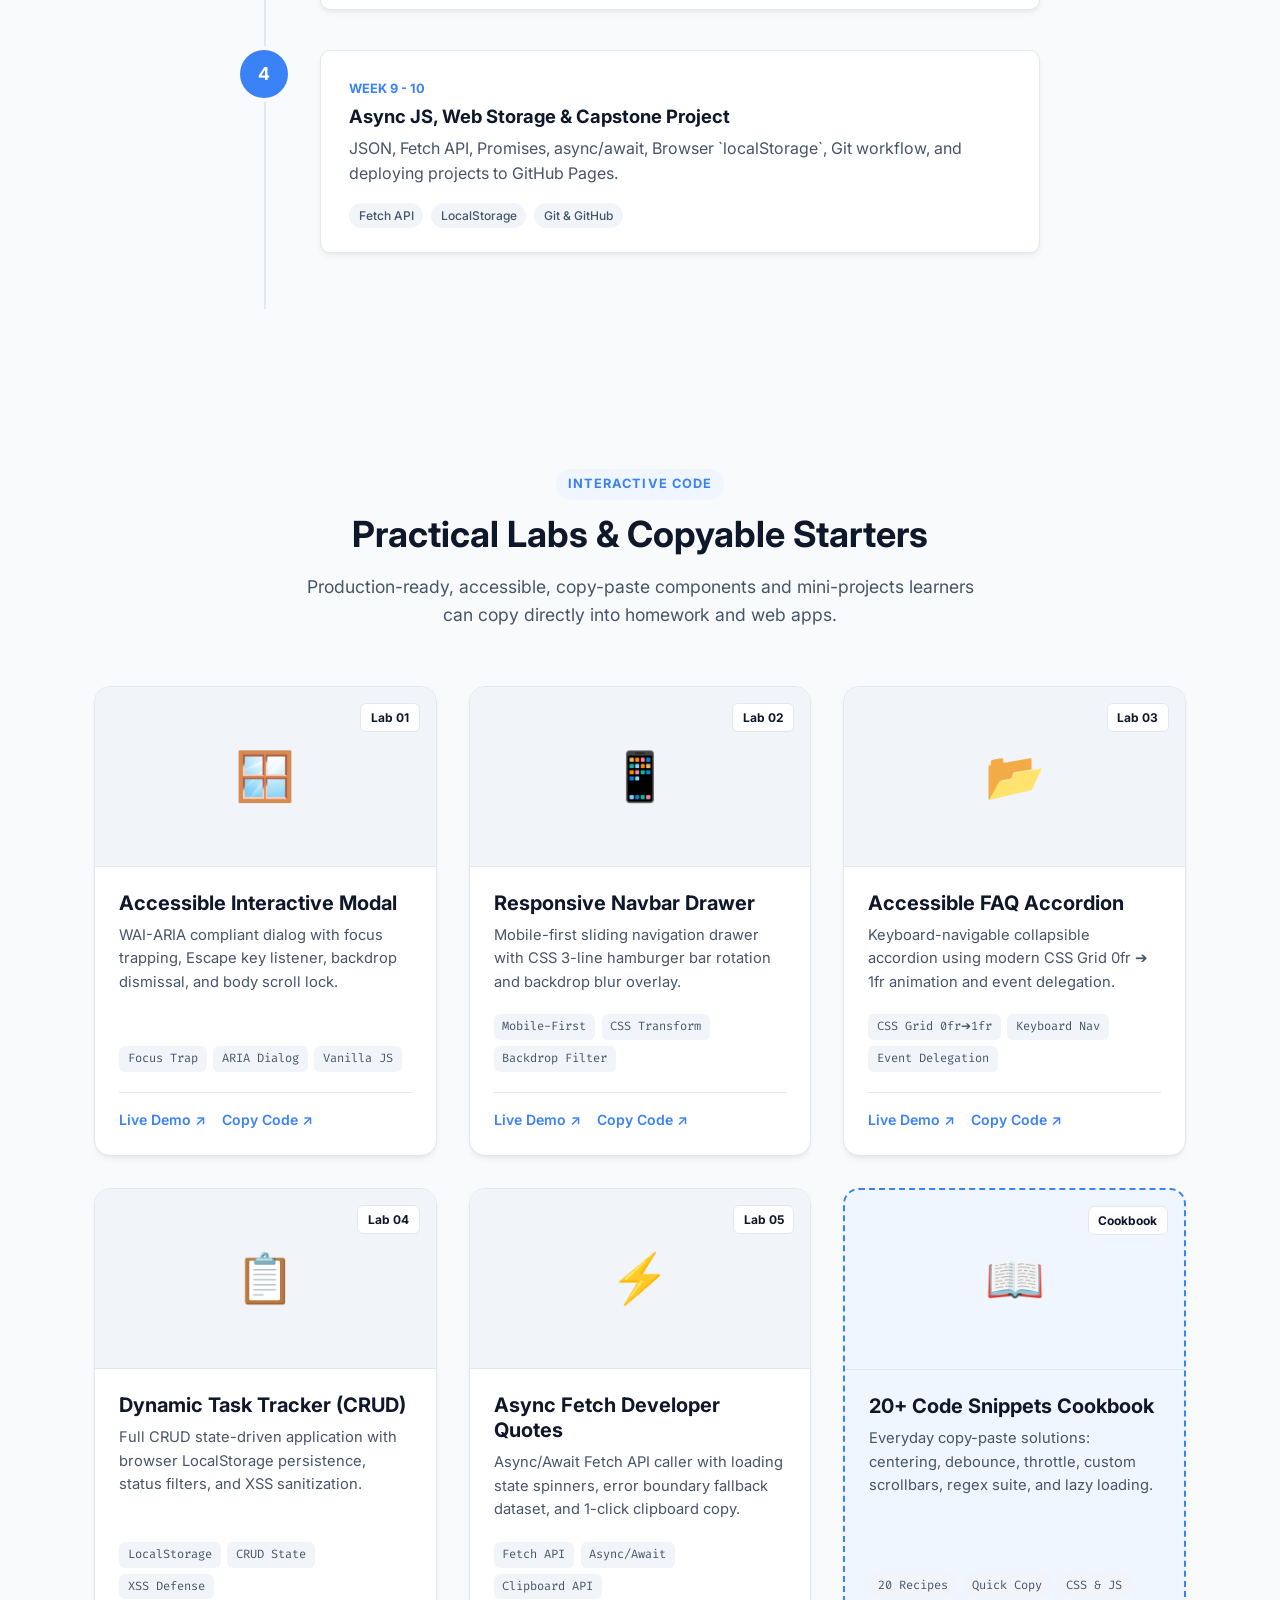
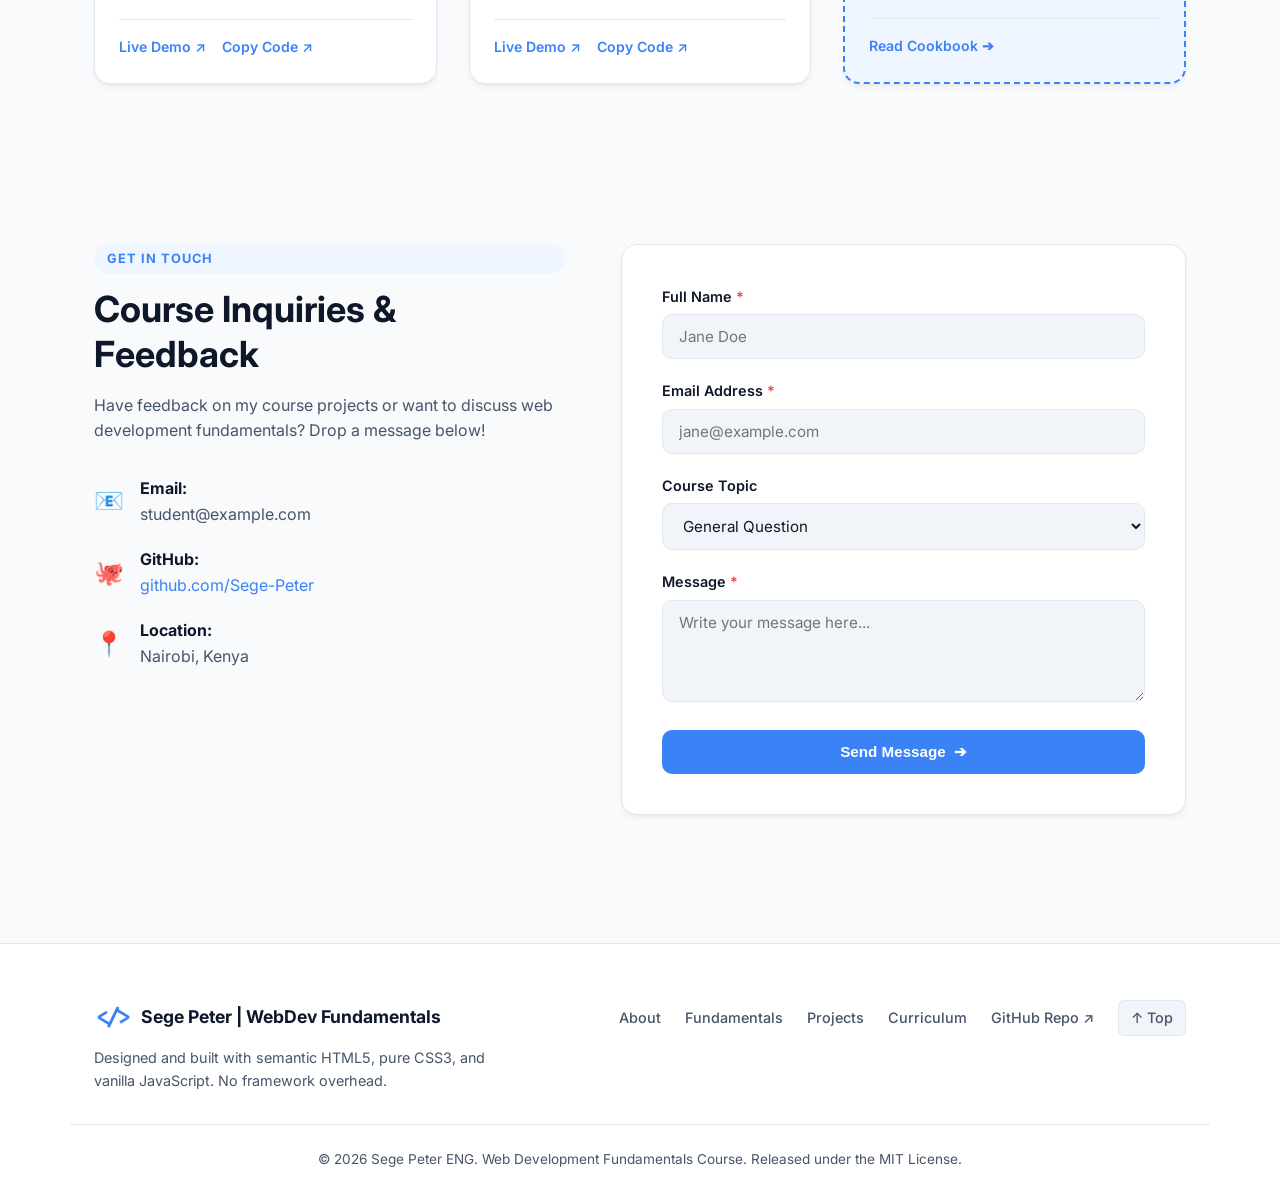
==== commit 288bb865: "feat: add 5 practical copyable labs, interactive git drills, and 20-recipe web code cookbook" ====
--- a/index.html
+++ b/index.html
@@ -34,6 +34,7 @@
           <li><a href="#fundamentals" class="nav-link">Fundamentals</a></li>
           <li><a href="#projects" class="nav-link">Projects</a></li>
           <li><a href="#curriculum" class="nav-link">Curriculum</a></li>
+          <li><a href="#labs" class="nav-link">Labs</a></li>
           <li><a href="#contact" class="nav-link">Contact</a></li>
         </ul>
       </nav>
@@ -322,6 +323,146 @@
       </div>
     </section>
 
+    <!-- ==================== PRACTICAL LABS & STARTER EXAMPLES ==================== -->
+    <section class="section labs-section" id="labs">
+      <div class="container">
+        <div class="section-header">
+          <span class="section-tag">Interactive Code</span>
+          <h2 class="section-title">Practical Labs & Copyable Starters</h2>
+          <p class="section-description">
+            Production-ready, accessible, copy-paste components and mini-projects learners can copy directly into homework and web apps.
+          </p>
+        </div>
+
+        <div class="projects-grid">
+          <!-- Lab 1 -->
+          <article class="project-card">
+            <div class="project-thumbnail">
+              <span class="project-icon" aria-hidden="true">🪟</span>
+              <span class="project-category-tag">Lab 01</span>
+            </div>
+            <div class="project-content">
+              <h3 class="project-title">Accessible Interactive Modal</h3>
+              <p class="project-desc">WAI-ARIA compliant dialog with focus trapping, Escape key listener, backdrop dismissal, and body scroll lock.</p>
+              <div class="project-tech">
+                <span class="tech-pill">Focus Trap</span>
+                <span class="tech-pill">ARIA Dialog</span>
+                <span class="tech-pill">Vanilla JS</span>
+              </div>
+              <div class="project-links">
+                <a href="practical-examples/01-accessible-interactive-modal/index.html" class="project-link" target="_blank" rel="noopener noreferrer">Live Demo ↗</a>
+                <a href="https://github.com/Sege-Peter/web-dev-fundamentals-portfolio/tree/main/practical-examples/01-accessible-interactive-modal" class="project-link" target="_blank" rel="noopener noreferrer">Copy Code ↗</a>
+              </div>
+            </div>
+          </article>
+
+          <!-- Lab 2 -->
+          <article class="project-card">
+            <div class="project-thumbnail">
+              <span class="project-icon" aria-hidden="true">📱</span>
+              <span class="project-category-tag">Lab 02</span>
+            </div>
+            <div class="project-content">
+              <h3 class="project-title">Responsive Navbar Drawer</h3>
+              <p class="project-desc">Mobile-first sliding navigation drawer with CSS 3-line hamburger bar rotation and backdrop blur overlay.</p>
+              <div class="project-tech">
+                <span class="tech-pill">Mobile-First</span>
+                <span class="tech-pill">CSS Transform</span>
+                <span class="tech-pill">Backdrop Filter</span>
+              </div>
+              <div class="project-links">
+                <a href="practical-examples/02-responsive-navbar-drawer/index.html" class="project-link" target="_blank" rel="noopener noreferrer">Live Demo ↗</a>
+                <a href="https://github.com/Sege-Peter/web-dev-fundamentals-portfolio/tree/main/practical-examples/02-responsive-navbar-drawer" class="project-link" target="_blank" rel="noopener noreferrer">Copy Code ↗</a>
+              </div>
+            </div>
+          </article>
+
+          <!-- Lab 3 -->
+          <article class="project-card">
+            <div class="project-thumbnail">
+              <span class="project-icon" aria-hidden="true">📂</span>
+              <span class="project-category-tag">Lab 03</span>
+            </div>
+            <div class="project-content">
+              <h3 class="project-title">Accessible FAQ Accordion</h3>
+              <p class="project-desc">Keyboard-navigable collapsible accordion using modern CSS Grid 0fr ➔ 1fr animation and event delegation.</p>
+              <div class="project-tech">
+                <span class="tech-pill">CSS Grid 0fr➔1fr</span>
+                <span class="tech-pill">Keyboard Nav</span>
+                <span class="tech-pill">Event Delegation</span>
+              </div>
+              <div class="project-links">
+                <a href="practical-examples/03-faq-accordion-component/index.html" class="project-link" target="_blank" rel="noopener noreferrer">Live Demo ↗</a>
+                <a href="https://github.com/Sege-Peter/web-dev-fundamentals-portfolio/tree/main/practical-examples/03-faq-accordion-component" class="project-link" target="_blank" rel="noopener noreferrer">Copy Code ↗</a>
+              </div>
+            </div>
+          </article>
+
+          <!-- Lab 4 -->
+          <article class="project-card">
+            <div class="project-thumbnail">
+              <span class="project-icon" aria-hidden="true">📋</span>
+              <span class="project-category-tag">Lab 04</span>
+            </div>
+            <div class="project-content">
+              <h3 class="project-title">Dynamic Task Tracker (CRUD)</h3>
+              <p class="project-desc">Full CRUD state-driven application with browser LocalStorage persistence, status filters, and XSS sanitization.</p>
+              <div class="project-tech">
+                <span class="tech-pill">LocalStorage</span>
+                <span class="tech-pill">CRUD State</span>
+                <span class="tech-pill">XSS Defense</span>
+              </div>
+              <div class="project-links">
+                <a href="practical-examples/04-dynamic-todo-localstorage/index.html" class="project-link" target="_blank" rel="noopener noreferrer">Live Demo ↗</a>
+                <a href="https://github.com/Sege-Peter/web-dev-fundamentals-portfolio/tree/main/practical-examples/04-dynamic-todo-localstorage" class="project-link" target="_blank" rel="noopener noreferrer">Copy Code ↗</a>
+              </div>
+            </div>
+          </article>
+
+          <!-- Lab 5 -->
+          <article class="project-card">
+            <div class="project-thumbnail">
+              <span class="project-icon" aria-hidden="true">⚡</span>
+              <span class="project-category-tag">Lab 05</span>
+            </div>
+            <div class="project-content">
+              <h3 class="project-title">Async Fetch Developer Quotes</h3>
+              <p class="project-desc">Async/Await Fetch API caller with loading state spinners, error boundary fallback dataset, and 1-click clipboard copy.</p>
+              <div class="project-tech">
+                <span class="tech-pill">Fetch API</span>
+                <span class="tech-pill">Async/Await</span>
+                <span class="tech-pill">Clipboard API</span>
+              </div>
+              <div class="project-links">
+                <a href="practical-examples/05-async-fetch-quote-generator/index.html" class="project-link" target="_blank" rel="noopener noreferrer">Live Demo ↗</a>
+                <a href="https://github.com/Sege-Peter/web-dev-fundamentals-portfolio/tree/main/practical-examples/05-async-fetch-quote-generator" class="project-link" target="_blank" rel="noopener noreferrer">Copy Code ↗</a>
+              </div>
+            </div>
+          </article>
+
+          <!-- Cookbook Card -->
+          <article class="project-card" style="border: 2px dashed var(--primary); background: var(--primary-light);">
+            <div class="project-thumbnail" style="background: transparent;">
+              <span class="project-icon" aria-hidden="true">📖</span>
+              <span class="project-category-tag">Cookbook</span>
+            </div>
+            <div class="project-content">
+              <h3 class="project-title">20+ Code Snippets Cookbook</h3>
+              <p class="project-desc">Everyday copy-paste solutions: centering, debounce, throttle, custom scrollbars, regex suite, and lazy loading.</p>
+              <div class="project-tech">
+                <span class="tech-pill">20 Recipes</span>
+                <span class="tech-pill">Quick Copy</span>
+                <span class="tech-pill">CSS & JS</span>
+              </div>
+              <div class="project-links">
+                <a href="https://github.com/Sege-Peter/web-dev-fundamentals-portfolio/blob/main/course/web-development-fundamentals/06-practical-code-cookbook.md" class="project-link" target="_blank" rel="noopener noreferrer">Read Cookbook ➔</a>
+              </div>
+            </div>
+          </article>
+        </div>
+      </div>
+    </section>
+
     <!-- ==================== CONTACT / FEEDBACK FORM ==================== -->
     <section class="section contact-section" id="contact">
       <div class="container contact-container">
